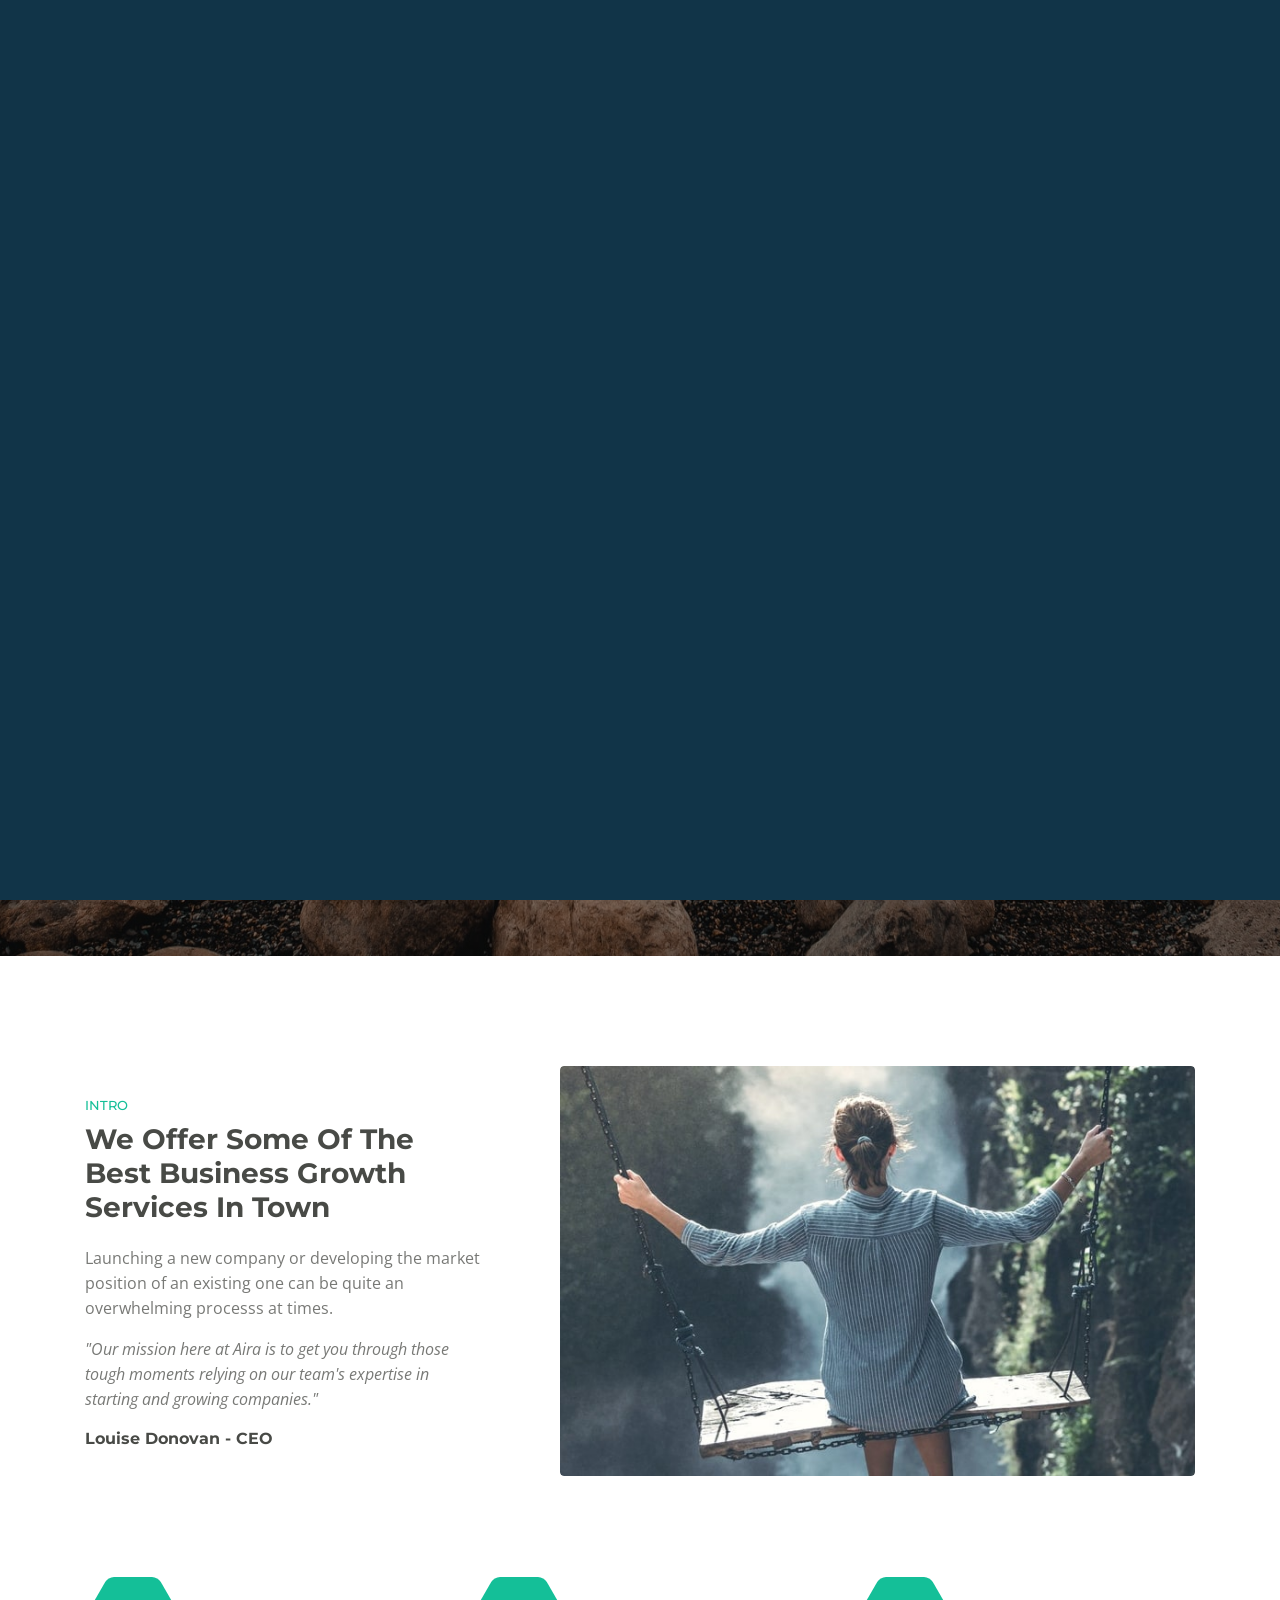
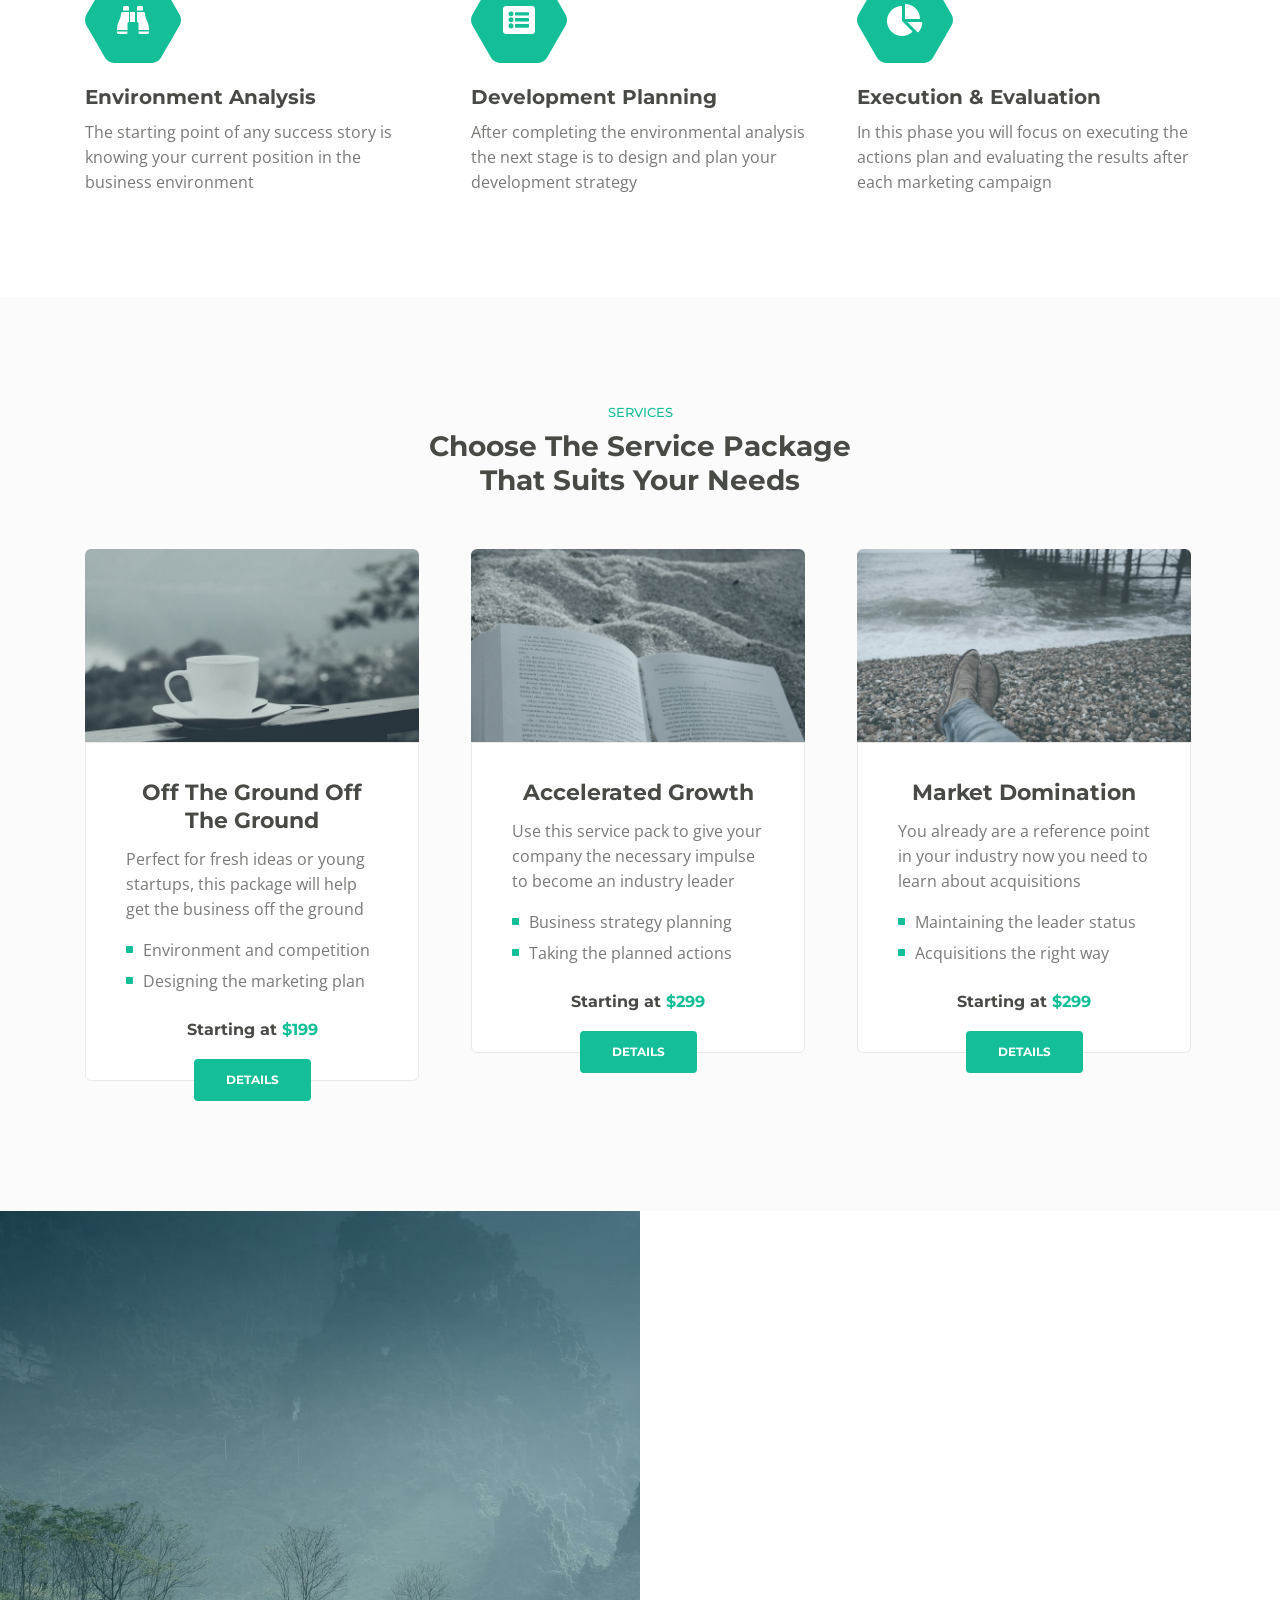
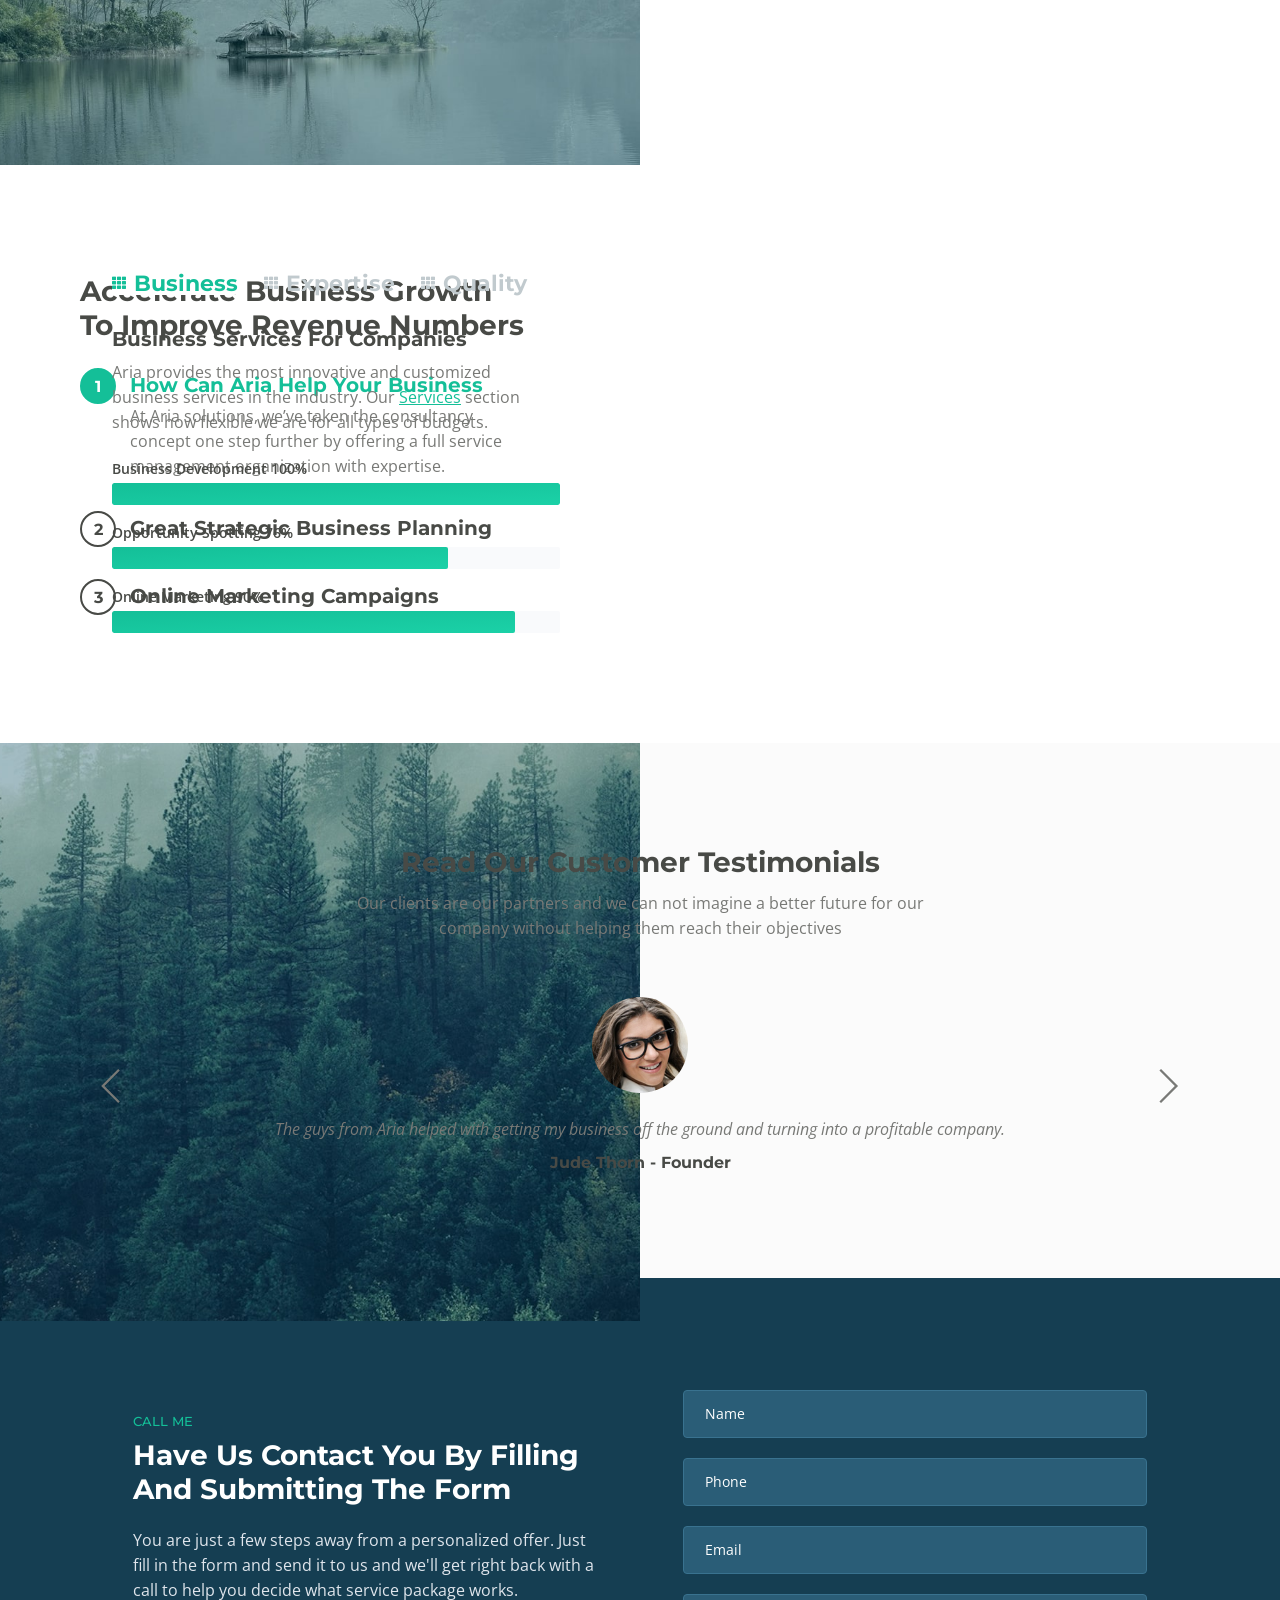
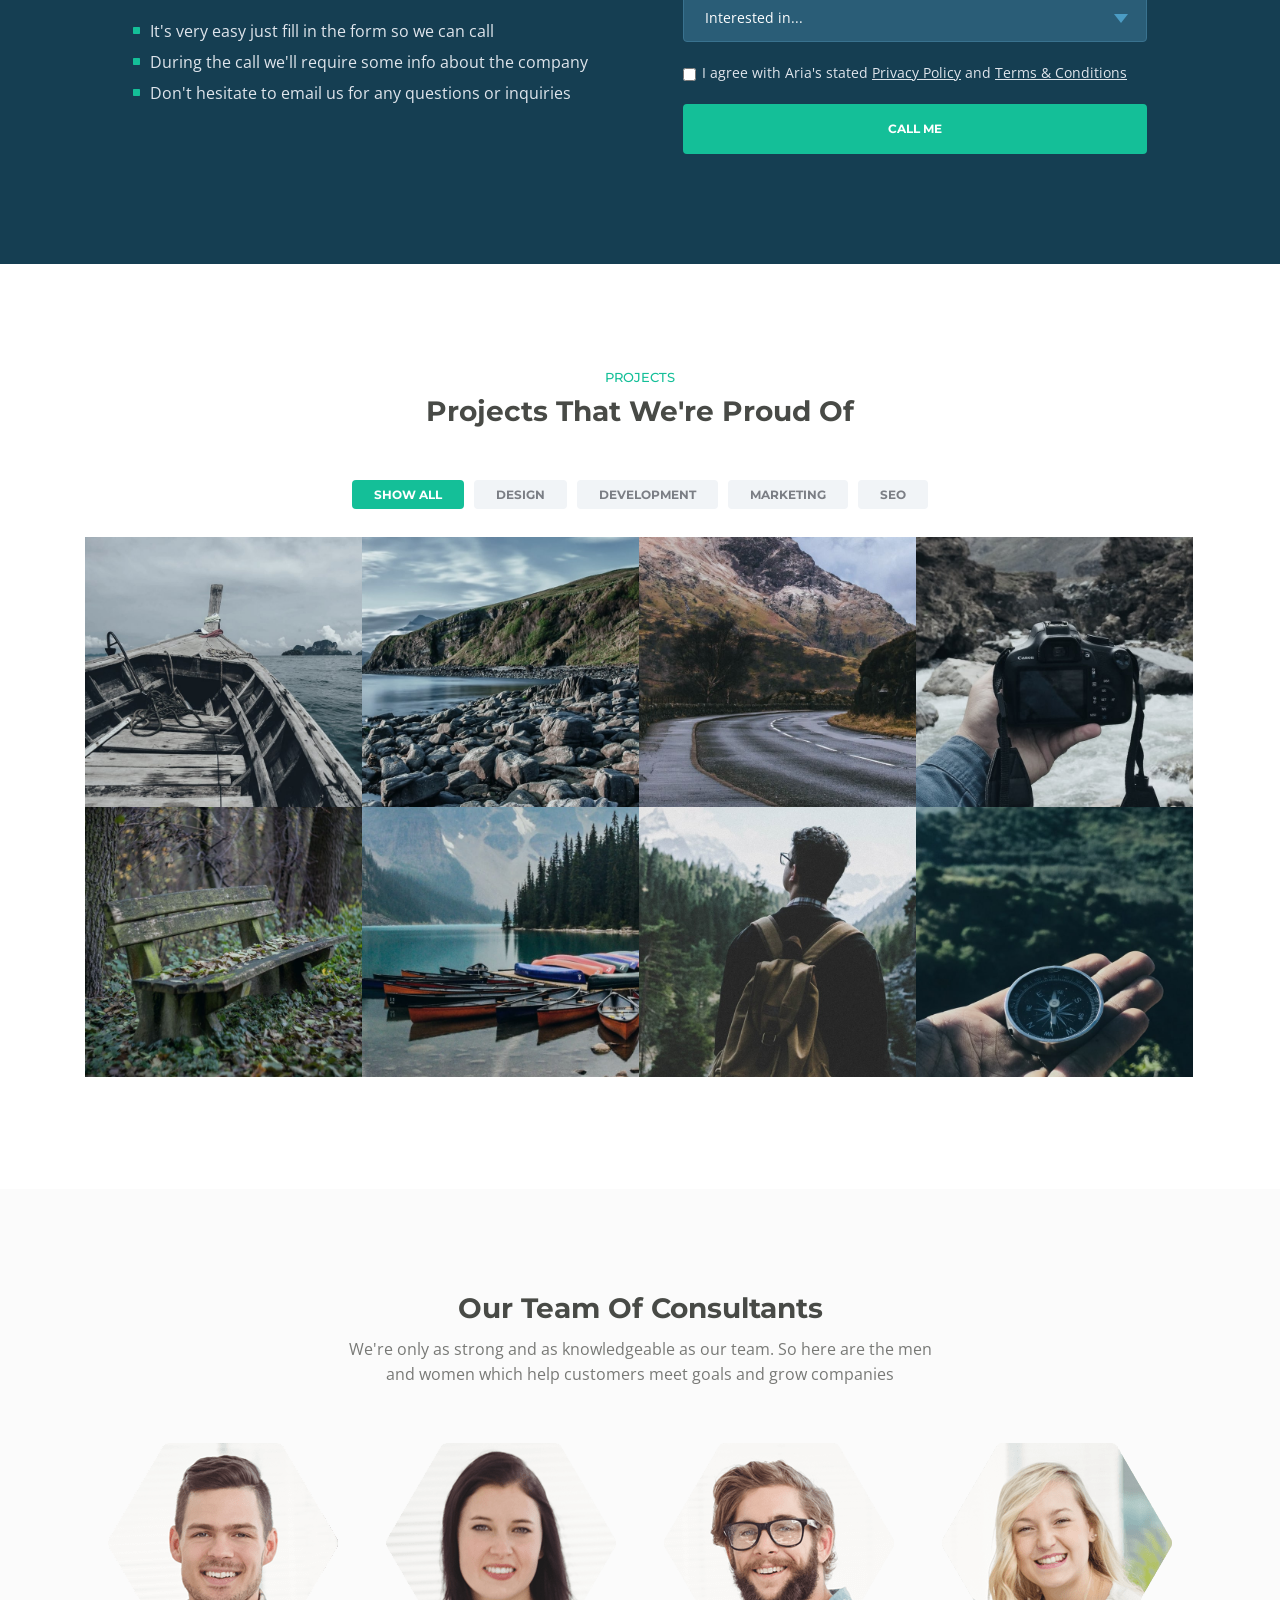
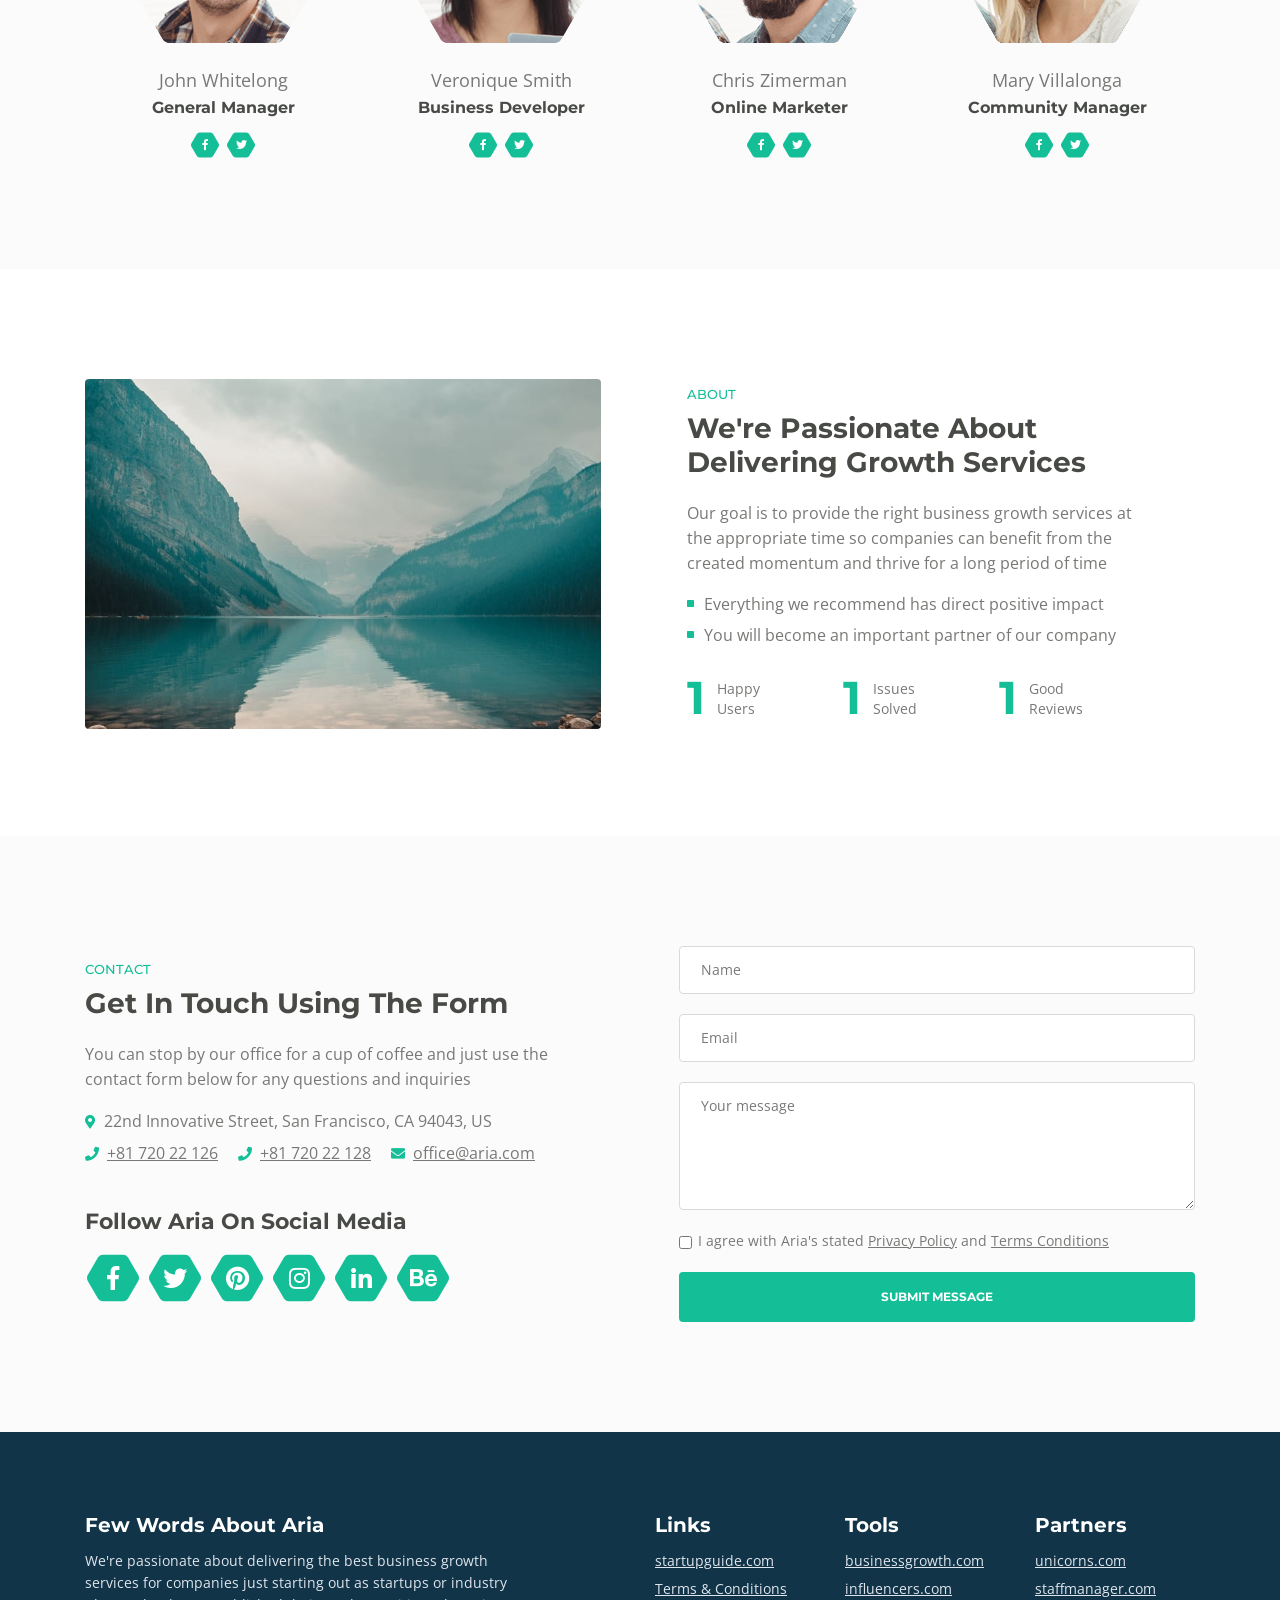
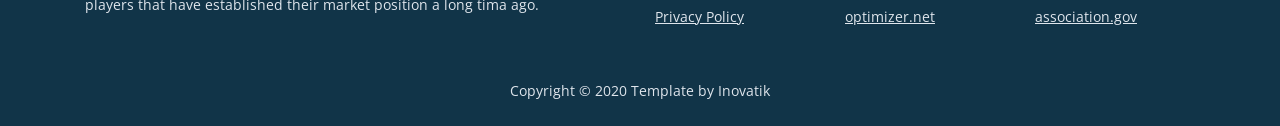
==== templates/index.html @ faf77e01 "init commite テンプレート作成" ====
<!DOCTYPE html>
<html lang="en">
<head>
    <meta charset="utf-8">
    <meta name="viewport" content="width=device-width, initial-scale=1, shrink-to-fit=no">

    <!-- SEO Meta Tags -->
    <meta name="description" content="Aria is a business focused HTML landing page template built with Bootstrap to help you create lead generation websites for companies and their services.">
    <meta name="author" content="Inovatik">

    <!-- OG Meta Tags to improve the way the post looks when you share the page on LinkedIn, Facebook, Google+ -->
    <meta property="og:site_name" content=""/> <!-- website name -->
    <meta property="og:site" content=""/> <!-- website link -->
    <meta property="og:title" content=""/> <!-- title shown in the actual shared post -->
    <meta property="og:description" content=""/> <!-- description shown in the actual shared post -->
    <meta property="og:image" content=""/> <!-- image link, make sure it's jpg -->
    <meta property="og:url" content=""/> <!-- where do you want your post to link to -->
    <meta property="og:type" content="article"/>

    <!-- Website Title -->
    <title>{{.title}}</title>

    <!-- Styles -->
    <link href="https://fonts.googleapis.com/css?family=Montserrat:500,700&display=swap&subset=latin-ext" rel="stylesheet">
    <link href="https://fonts.googleapis.com/css?family=Open+Sans:400,400i,600&display=swap&subset=latin-ext" rel="stylesheet">
    <link href="../assets/css/bootstrap.css" rel="stylesheet">
    <link href="../assets/css/fontawesome-all.css" rel="stylesheet">
    <link href="../assets/css/swiper.css" rel="stylesheet">
    <link href="../assets/css/magnific-popup.css" rel="stylesheet">
    <link href="../assets/css/styles.css" rel="stylesheet">
    <style type="text/css" media="screen">
    </style>

    <!-- Favicon  -->
    <link rel="icon" href="../assets/images/favicon.png">
    <link rel="icon" href="../assets/images/favicon.png">
</head>
<body data-spy="scroll" data-target=".fixed-top">

<!-- Preloader -->
<div class="spinner-wrapper">
    <div class="spinner">
        <div class="bounce1"></div>
        <div class="bounce2"></div>
        <div class="bounce3"></div>
    </div>
</div>
<!-- end of preloader -->


<!-- Navbar -->
<nav class="navbar navbar-expand-md navbar-dark navbar-custom fixed-top">
    <!-- Text Logo - Use this if you don't have a graphic logo -->
    <!-- <a class="navbar-brand logo-text page-scroll" href="index.html">Aria</a> -->

    <!-- Image Logo -->
    <a class="navbar-brand logo-image" href="index.html"><img src="../assets/images/logo.svg" alt="alternative"></a>

    <!-- Mobile Menu Toggle Button -->
    <button class="navbar-toggler" type="button" data-toggle="collapse" data-target="#navbarsExampleDefault"
            aria-controls="navbarsExampleDefault" aria-expanded="false" aria-label="Toggle navigation">
        <span class="navbar-toggler-awesome fas fa-bars"></span>
        <span class="navbar-toggler-awesome fas fa-times"></span>
    </button>
    <!-- end of mobile menu toggle button -->

    <div class="collapse navbar-collapse" id="navbarsExampleDefault">
        <ul class="navbar-nav ml-auto">
            <li class="nav-item">
                <a class="nav-link page-scroll" href="#header">HOME <span class="sr-only">(current)</span></a>
            </li>
            <li class="nav-item">
                <a class="nav-link page-scroll" href="#intro">INTRO</a>
            </li>
            <li class="nav-item">
                <a class="nav-link page-scroll" href="#services">SERVICES</a>
            </li>
            <li class="nav-item">
                <a class="nav-link page-scroll" href="#callMe">CALL ME</a>
            </li>
            <li class="nav-item">
                <a class="nav-link page-scroll" href="#projects">PROJECTS</a>
            </li>

            <!-- Dropdown Menu -->
            <li class="nav-item dropdown">
                <a class="nav-link dropdown-toggle page-scroll" href="#about" id="navbarDropdown" role="button" aria-haspopup="true" aria-expanded="false">ABOUT</a>
                <div class="dropdown-menu" aria-labelledby="navbarDropdown">
                    <a class="dropdown-item" href="terms-conditions.html"><span
                                class="item-text">TERMS CONDITIONS</span></a>
                    <div class="dropdown-items-divide-hr"></div>
                    <a class="dropdown-item" href="privacy-policy.html"><span
                                class="item-text">PRIVACY POLICY</span></a>
                </div>
            </li>
            <!-- end of dropdown menu -->

            <li class="nav-item">
                <a class="nav-link page-scroll" href="#contact">CONTACT</a>
            </li>
        </ul>
        <span class="nav-item social-icons">
                <span class="fa-stack">
                    <a href="#your-link">
                        <span class="hexagon"></span>
                        <i class="fab fa-facebook-f fa-stack-1x"></i>
                    </a>
                </span>
                <span class="fa-stack">
                    <a href="#your-link">
                        <span class="hexagon"></span>
                        <i class="fab fa-twitter fa-stack-1x"></i>
                    </a>
                </span>
            </span>
    </div>
</nav> <!-- end of navbar -->
<!-- end of navbar -->


<!-- Header -->
<header id="header" class="header">
    <div class="header-content">
        <div class="container">
            <div class="row">
                <div class="col-lg-12">
                    <div class="text-container">
                        <h1>BUSINESS <span id="js-rotating">TEMPLATE, SERVICES, SOLUTIONS</span></h1>
                        <p class="p-heading p-large">Aria is a top consultancy company specializing in business growth
                            using online marketing and conversion optimization tactics</p>
                        <a class="btn-solid-lg page-scroll" href="#intro">DISCOVER</a>
                    </div>
                </div> <!-- end of col -->
            </div> <!-- end of row -->
        </div> <!-- end of container -->
    </div> <!-- end of header-content -->
</header> <!-- end of header -->
<!-- end of header -->


<!-- Intro -->
<div id="intro" class="basic-1">
    <div class="container">
        <div class="row">
            <div class="col-lg-5">
                <div class="text-container">
                    <div class="section-title">INTRO</div>
                    <h2>We Offer Some Of The Best Business Growth Services In Town</h2>
                    <p>Launching a new company or developing the market position of an existing one can be quite an
                        overwhelming processs at times.</p>
                    <p class="testimonial-text">"Our mission here at Aira is to get you through those tough moments
                        relying on our team's expertise in starting and growing companies."</p>
                    <div class="testimonial-author">Louise Donovan - CEO</div>
                </div> <!-- end of text-container -->
            </div> <!-- end of col -->
            <div class="col-lg-7">
                <div class="image-container">
                    <img class="img-fluid" src="../assets/images/intro-office.jpg" alt="alternative">
                </div> <!-- end of image-container -->
            </div> <!-- end of col -->
        </div> <!-- end of row -->
    </div> <!-- end of container -->
</div> <!-- end of basic-1 -->
<!-- end of intro -->


<!-- Description -->
<div class="cards-1">
    <div class="container">
        <div class="row">
            <div class="col-lg-12">

                <!-- Card -->
                <div class="card">
                    <span class="fa-stack">
                        <span class="hexagon"></span>
                        <i class="fas fa-binoculars fa-stack-1x"></i>
                    </span>
                    <div class="card-body">
                        <h4 class="card-title">Environment Analysis</h4>
                        <p>The starting point of any success story is knowing your current position in the business
                            environment</p>
                    </div>
                </div>
                <!-- end of card -->

                <!-- Card -->
                <div class="card">
                    <span class="fa-stack">
                        <span class="hexagon"></span>
                        <i class="fas fa-list-alt fa-stack-1x"></i>
                    </span>
                    <div class="card-body">
                        <h4 class="card-title">Development Planning</h4>
                        <p>After completing the environmental analysis the next stage is to design and plan your
                            development strategy</p>
                    </div>
                </div>
                <!-- end of card -->

                <!-- Card -->
                <div class="card">
                    <span class="fa-stack">
                        <span class="hexagon"></span>
                        <i class="fas fa-chart-pie fa-stack-1x"></i>
                    </span>
                    <div class="card-body">
                        <h4 class="card-title">Execution & Evaluation</h4>
                        <p>In this phase you will focus on executing the actions plan and evaluating the results after
                            each marketing campaign</p>
                    </div>
                </div>
                <!-- end of card -->

            </div> <!-- end of col -->
        </div> <!-- end of row -->
    </div> <!-- end of container -->
</div> <!-- end of cards-1 -->
<!-- end of description -->


<!-- Services -->
<div id="services" class="cards-2">
    <div class="container">
        <div class="row">
            <div class="col-lg-12">
                <div class="section-title">SERVICES</div>
                <h2>Choose The Service Package<br> That Suits Your Needs</h2>
            </div> <!-- end of col -->
        </div> <!-- end of row -->
        <div class="row">
            <div class="col-lg-12">

                <!-- Card -->
                <div class="card">
                    <div class="card-image">
                        <img class="img-fluid" src="../assets/images/services-1.jpg" alt="alternative">
                    </div>
                    <div class="card-body">
                        <h3 class="card-title">Off The Ground Off The Ground</h3>
                        <p>Perfect for fresh ideas or young startups, this package will help get the business off the
                            ground</p>
                        <ul class="list-unstyled li-space-lg">
                            <li class="media">
                                <i class="fas fa-square"></i>
                                <div class="media-body">Environment and competition</div>
                            </li>
                            <li class="media">
                                <i class="fas fa-square"></i>
                                <div class="media-body">Designing the marketing plan</div>
                            </li>
                        </ul>
                        <p class="price">Starting at <span>$199</span></p>
                    </div>
                    <div class="button-container">
                        <a class="btn-solid-reg page-scroll" href="#callMe">DETAILS</a>
                    </div> <!-- end of button-container -->
                </div>
                <!-- end of card -->

                <!-- Card -->
                <div class="card">
                    <div class="card-image">
                        <img class="img-fluid" src="../assets/images/services-2.jpg" alt="alternative">
                    </div>
                    <div class="card-body">
                        <h3 class="card-title">Accelerated Growth</h3>
                        <p>Use this service pack to give your company the necessary impulse to become an industry
                            leader</p>
                        <ul class="list-unstyled li-space-lg">
                            <li class="media">
                                <i class="fas fa-square"></i>
                                <div class="media-body">Business strategy planning</div>
                            </li>
                            <li class="media">
                                <i class="fas fa-square"></i>
                                <div class="media-body">Taking the planned actions</div>
                            </li>
                        </ul>
                        <p class="price">Starting at <span>$299</span></p>
                    </div>
                    <div class="button-container">
                        <a class="btn-solid-reg page-scroll" href="#callMe">DETAILS</a>
                    </div> <!-- end of button-container -->
                </div>
                <!-- end of card -->

                <!-- Card -->
                <div class="card">
                    <div class="card-image">
                        <img class="img-fluid" src="../assets/images/services-3.jpg" alt="alternative">
                    </div>
                    <div class="card-body">
                        <h3 class="card-title">Market Domination</h3>
                        <p>You already are a reference point in your industry now you need to learn about
                            acquisitions</p>
                        <ul class="list-unstyled li-space-lg">
                            <li class="media">
                                <i class="fas fa-square"></i>
                                <div class="media-body">Maintaining the leader status</div>
                            </li>
                            <li class="media">
                                <i class="fas fa-square"></i>
                                <div class="media-body">Acquisitions the right way</div>
                            </li>
                        </ul>
                        <p class="price">Starting at <span>$299</span></p>
                    </div>
                    <div class="button-container">
                        <a class="btn-solid-reg page-scroll" href="#callMe">DETAILS</a>
                    </div> <!-- end of button-container -->
                </div>
                <!-- end of card -->

            </div> <!-- end of col -->
        </div> <!-- end of row -->
    </div> <!-- end of container -->
</div> <!-- end of cards-2 -->
<!-- end of services -->


<!-- Details 1 -->
<div id="details" class="accordion">
    <div class="area-1">
    </div><!-- end of area-1 on same line and no space between comments to eliminate margin white space -->
    <div class="area-2">

        <!-- Accordion -->
        <div class="accordion-container" id="accordionOne">
            <h2>Accelerate Business Growth To Improve Revenue Numbers</h2>
            <div class="item">
                <div id="headingOne">
                        <span data-toggle="collapse" data-target="#collapseOne" aria-expanded="true"
                              aria-controls="collapseOne" role="button">
                            <span class="circle-numbering">1</span><span class="accordion-title">How Can Aria Help Your Business</span>
                        </span>
                </div>
                <div id="collapseOne" class="collapse show" aria-labelledby="headingOne" data-parent="#accordionOne">
                    <div class="accordion-body">
                        At Aria solutions, we’ve taken the consultancy concept one step further by offering a full
                        service management organization with expertise.
                    </div>
                </div>
            </div> <!-- end of item -->

            <div class="item">
                <div id="headingTwo">
                    <span class="collapsed" data-toggle="collapse" data-target="#collapseTwo" aria-expanded="false"
                          aria-controls="collapseTwo" role="button">
                        <span class="circle-numbering">2</span><span class="accordion-title">Great Strategic Business Planning</span>
                    </span>
                </div>
                <div id="collapseTwo" class="collapse" aria-labelledby="headingTwo" data-parent="#accordionOne">
                    <div class="accordion-body">
                        Aria partners with businesses to business growth and development ideas including environment
                        analysis, plan execution and evaluation.
                    </div>
                </div>
            </div> <!-- end of item -->

            <div class="item">
                <div id="headingThree">
                    <span class="collapsed" data-toggle="collapse" data-target="#collapseThree"
                          aria-expanded="false" aria-controls="collapseThree" role="button">
                        <span class="circle-numbering">3</span><span class="accordion-title">Online Marketing Campaigns</span>
                    </span>
                </div>
                <div id="collapseThree" class="collapse" aria-labelledby="headingThree" data-parent="#accordionOne">
                    <div class="accordion-body">
                        An awesome online marketing plan won't save your bad product but paired with a good product, the
                        sky is the limit for what can be achieved.
                    </div>
                </div>
            </div> <!-- end of item -->
        </div> <!-- end of accordion-container -->
        <!-- end of accordion -->

    </div> <!-- end of area-2 -->
</div> <!-- end of accordion -->
<!-- end of details 1 -->


<!-- Details 2 -->
<div class="tabs">
    <div class="area-1">
        <div class="tabs-container">

            <!-- Tabs Links -->
            <ul class="nav nav-tabs" id="ariaTabs" role="tablist">
                <li class="nav-item">
                    <a class="nav-link active" id="nav-tab-1" data-toggle="tab" href="#tab-1" role="tab"
                       aria-controls="tab-1" aria-selected="true"><i class="fas fa-th"></i> Business</a>
                </li>
                <li class="nav-item">
                    <a class="nav-link" id="nav-tab-2" data-toggle="tab" href="#tab-2" role="tab" aria-controls="tab-2"
                       aria-selected="false"><i class="fas fa-th"></i> Expertise</a>
                </li>
                <li class="nav-item">
                    <a class="nav-link" id="nav-tab-3" data-toggle="tab" href="#tab-3" role="tab" aria-controls="tab-3"
                       aria-selected="false"><i class="fas fa-th"></i> Quality</a>
                </li>
            </ul>
            <!-- end of tabs links -->

            <!-- Tabs Content -->
            <div class="tab-content" id="ariaTabsContent">

                <!-- Tab -->
                <div class="tab-pane fade show active" id="tab-1" role="tabpanel" aria-labelledby="tab-1">
                    <h4>Business Services For Companies</h4>
                    <p>Aria provides the most innovative and customized business services in the industry. Our
                        <a class="green page-scroll" href="#services">Services</a> section shows how flexible we
                        are for all types of budgets.</p>
                    <!-- Progress Bars -->
                    <div class="progress-container">
                        <div class="title">Business Development 100%</div>
                        <div class="progress">
                            <div class="progress-bar first" role="progressbar" aria-valuenow="0" aria-valuemin="0"
                                 aria-valuemax="100"></div>
                        </div>
                        <div class="title">Opportunity Spotting 76%</div>
                        <div class="progress">
                            <div class="progress-bar second" role="progressbar" aria-valuenow="75" aria-valuemin="0"
                                 aria-valuemax="100"></div>
                        </div>
                        <div class="title">Online Marketing 90%</div>
                        <div class="progress">
                            <div class="progress-bar third" role="progressbar" aria-valuenow="90" aria-valuemin="0"
                                 aria-valuemax="100"></div>
                        </div>
                    </div> <!-- end of progress-container -->
                    <!-- end of progress bars -->

                </div> <!-- end of tab-pane -->
                <!-- end of tab -->

                <!-- Tab -->
                <div class="tab-pane fade" id="tab-2" role="tabpanel" aria-labelledby="tab-2">
                    <ul class="list-unstyled li-space-lg first">
                        <li class="media">
                            <div class="media-bullet">1</div>
                            <div class="media-body"><strong>High quality</strong> is on top of our list when it comes to
                                the way we deliver the services
                            </div>
                        </li>
                        <li class="media">
                            <div class="media-bullet">2</div>
                            <div class="media-body"><strong>Maximum impact</strong> is what we look for in our actions
                            </div>
                        </li>
                        <li class="media">
                            <div class="media-bullet">3</div>
                            <div class="media-body"><strong>Quality standards</strong> are important but meant to be
                                exceeded
                            </div>
                        </li>
                    </ul>
                    <ul class="list-unstyled li-space-lg last">
                        <li class="media">
                            <div class="media-bullet">4</div>
                            <div class="media-body"><strong>We're always looking</strong> for industry leaders to help
                                them win their market position
                            </div>
                        </li>
                        <li class="media">
                            <div class="media-bullet">5</div>
                            <div class="media-body"><strong>Evaluation</strong> is a key aspect of this business and
                                important
                            </div>
                        </li>
                        <li class="media">
                            <div class="media-bullet">6</div>
                            <div class="media-body"><strong>Ethic</strong> procedures ar alwasy at the base of
                                everything we do
                            </div>
                        </li>
                    </ul>
                </div> <!-- end of tab-pane -->
                <!-- end of tab -->

                <!-- Tab -->
                <div class="tab-pane fade" id="tab-3" role="tabpanel" aria-labelledby="tab-3">
                    <p><strong>We strive to achieve</strong> 100% customer satisfaction for both types of customers:
                        hiring companies and job seekers. Types of customers: <a class="green" href="#your-link">with
                            huge potential</a></p>
                    <p><strong>Our goal is to help</strong> your company achieve its full potential and establish long
                        term stability for <a class="green" href="#your-link">the stakeholders</a></p>
                    <ul class="list-unstyled li-space-lg">
                        <li class="media">
                            <i class="fas fa-square"></i>
                            <div class="media-body">It's easy to get a quotation, just call our office anytime</div>
                        </li>
                        <li class="media">
                            <i class="fas fa-square"></i>
                            <div class="media-body">We'll get back to you with an initial estimate soon</div>
                        </li>
                        <li class="media">
                            <i class="fas fa-square"></i>
                            <div class="media-body">Get ready to see results even after only 30 days</div>
                        </li>
                        <li class="media">
                            <i class="fas fa-square"></i>
                            <div class="media-body">Ask for a quote and start improving your business</div>
                        </li>
                        <li class="media">
                            <i class="fas fa-square"></i>
                            <div class="media-body">Just fill out the form and we'll call you right away</div>
                        </li>
                    </ul>
                </div> <!-- end of tab-pane -->
                <!-- end of tab -->

            </div> <!-- end of tab-content -->
            <!-- end of tabs content -->

        </div> <!-- end of tabs-container -->
    </div><!-- end of area-1 on same line and no space between comments to eliminate margin white space -->
    <div class="area-2"></div> <!-- end of area-2 -->
</div> <!-- end of tabs -->
<!-- end of details 2 -->


<!-- Testimonials -->
<div class="slider">
    <div class="container">
        <div class="row">
            <div class="col-lg-12">
                <h2>Read Our Customer Testimonials</h2>
                <p class="p-heading">Our clients are our partners and we can not imagine a better future for our company
                    without helping them reach their objectives</p>
            </div> <!-- end of col -->
        </div> <!-- end of row -->
        <div class="row">
            <div class="col-lg-12">

                <!-- Card Slider -->
                <div class="slider-container">
                    <div class="swiper-container card-slider">
                        <div class="swiper-wrapper">

                            <!-- Slide -->
                            <div class="swiper-slide">
                                <div class="card">
                                    <img class="card-image" src="../assets/images/testimonial-1.jpg" alt="alternative">
                                    <div class="card-body">
                                        <div class="testimonial-text">The guys from Aria helped with getting my business
                                            off the ground and turning into a profitable company.
                                        </div>
                                        <div class="testimonial-author">Jude Thorn - Founder</div>
                                    </div>
                                </div>
                            </div> <!-- end of swiper-slide -->
                            <!-- end of slide -->

                            <!-- Slide -->
                            <div class="swiper-slide">
                                <div class="card">
                                    <img class="card-image" src="../assets/images/testimonial-2.jpg" alt="alternative">
                                    <div class="card-body">
                                        <div class="testimonial-text">I purchased the Growth Accelerator service pack a
                                            few years ago and I renewed the contract each year.
                                        </div>
                                        <div class="testimonial-author">Marsha Singer - Marketer</div>
                                    </div>
                                </div>
                            </div> <!-- end of swiper-slide -->
                            <!-- end of slide -->

                            <!-- Slide -->
                            <div class="swiper-slide">
                                <div class="card">
                                    <img class="card-image" src="../assets/images/testimonial-3.jpg" alt="alternative">
                                    <div class="card-body">
                                        <div class="testimonial-text">Aria's CEO personally attends client meetings and
                                            gives his feedback on business growth strategies.
                                        </div>
                                        <div class="testimonial-author">Roy Smith - Developer</div>
                                    </div>
                                </div>
                            </div> <!-- end of swiper-slide -->
                            <!-- end of slide -->

                            <!-- Slide -->
                            <div class="swiper-slide">
                                <div class="card">
                                    <img class="card-image" src="../assets/images/testimonial-4.jpg" alt="alternative">
                                    <div class="card-body">
                                        <div class="testimonial-text">At the beginning I thought the prices are a little
                                            high for what they offer but they over deliver each and every time.
                                        </div>
                                        <div class="testimonial-author">Ronald Spice - Owner</div>
                                    </div>
                                </div>
                            </div> <!-- end of swiper-slide -->
                            <!-- end of slide -->

                            <!-- Slide -->
                            <div class="swiper-slide">
                                <div class="card">
                                    <img class="card-image" src="../assets/images/testimonial-5.jpg" alt="alternative">
                                    <div class="card-body">
                                        <div class="testimonial-text">I recommend Aria to every business owner or growth
                                            leader that wants to take his company to the next level.
                                        </div>
                                        <div class="testimonial-author">Lindsay Rune - Manager</div>
                                    </div>
                                </div>
                            </div> <!-- end of swiper-slide -->
                            <!-- end of slide -->

                            <!-- Slide -->
                            <div class="swiper-slide">
                                <div class="card">
                                    <img class="card-image" src="../assets/images/testimonial-6.jpg" alt="alternative">
                                    <div class="card-body">
                                        <div class="testimonial-text">My goals for using Aria's services seemed high
                                            when I first set them but they've met them with no problems.
                                        </div>
                                        <div class="testimonial-author">Ann Black - Consultant</div>
                                    </div>
                                </div>
                            </div> <!-- end of swiper-slide -->
                            <!-- end of slide -->

                        </div> <!-- end of swiper-wrapper -->

                        <!-- Add Arrows -->
                        <div class="swiper-button-next"></div>
                        <div class="swiper-button-prev"></div>
                        <!-- end of add arrows -->

                    </div> <!-- end of swiper-container -->
                </div> <!-- end of sliedr-container -->
                <!-- end of card slider -->

            </div> <!-- end of col -->
        </div> <!-- end of row -->
    </div> <!-- end of container -->
</div> <!-- end of slider -->
<!-- end of testimonials -->


<!-- Call Me -->
<div id="callMe" class="form-1">
    <div class="container">
        <div class="row">
            <div class="col-lg-6">
                <div class="text-container">
                    <div class="section-title">CALL ME</div>
                    <h2 class="white">Have Us Contact You By Filling And Submitting The Form</h2>
                    <p class="white">You are just a few steps away from a personalized offer. Just fill in the form and
                        send it to us and we'll get right back with a call to help you decide what service package
                        works.</p>
                    <ul class="list-unstyled li-space-lg white">
                        <li class="media">
                            <i class="fas fa-square"></i>
                            <div class="media-body">It's very easy just fill in the form so we can call</div>
                        </li>
                        <li class="media">
                            <i class="fas fa-square"></i>
                            <div class="media-body">During the call we'll require some info about the company</div>
                        </li>
                        <li class="media">
                            <i class="fas fa-square"></i>
                            <div class="media-body">Don't hesitate to email us for any questions or inquiries</div>
                        </li>
                    </ul>
                </div>
            </div> <!-- end of col -->
            <div class="col-lg-6">

                <!-- Call Me Form -->
                <form id="callMeForm" data-toggle="validator" data-focus="false">
                    <div class="form-group">
                        <input type="text" class="form-control-input" id="lname" name="lname" required>
                        <label class="label-control" for="lname">Name</label>
                        <div class="help-block with-errors"></div>
                    </div>
                    <div class="form-group">
                        <input type="text" class="form-control-input" id="lphone" name="lphone" required>
                        <label class="label-control" for="lphone">Phone</label>
                        <div class="help-block with-errors"></div>
                    </div>
                    <div class="form-group">
                        <input type="email" class="form-control-input" id="lemail" name="lemail" required>
                        <label class="label-control" for="lemail">Email</label>
                        <div class="help-block with-errors"></div>
                    </div>
                    <div class="form-group">
                        <select class="form-control-select" id="lselect" required>
                            <option class="select-option" value="" disabled selected>Interested in...</option>
                            <option class="select-option" value="Off The Ground">Off The Ground</option>
                            <option class="select-option" value="Accelerated Growth">Accelerated Growth</option>
                            <option class="select-option" value="Market Domination">Market Domination</option>
                        </select>
                        <div class="help-block with-errors"></div>
                    </div>
                    <div class="form-group checkbox white">
                        <input type="checkbox" id="lterms" value="Agreed-to-Terms" name="lterms" required>I agree with
                        Aria's stated <a class="white" href="privacy-policy.html">Privacy Policy</a> and
                        <a class="white" href="terms-conditions.html">Terms & Conditions</a>
                        <div class="help-block with-errors"></div>
                    </div>
                    <div class="form-group">
                        <button type="submit" class="form-control-submit-button">CALL ME</button>
                    </div>
                    <div class="form-message">
                        <div id="lmsgSubmit" class="h3 text-center hidden"></div>
                    </div>
                </form>
                <!-- end of call me form -->

            </div> <!-- end of col -->
        </div> <!-- end of row -->
    </div> <!-- end of container -->
</div> <!-- end of form-1 -->
<!-- end of call me -->


<!-- Projects -->
<div id="projects" class="filter">
    <div class="container">
        <div class="row">
            <div class="col-lg-12">
                <div class="section-title">PROJECTS</div>
                <h2>Projects That We're Proud Of</h2>
            </div> <!-- end of col -->
        </div> <!-- end of row -->
        <div class="row">
            <div class="col-lg-12">
                <!-- Filter -->
                <div class="button-group filters-button-group">
                    <a class="button is-checked" data-filter="*"><span>SHOW ALL</span></a>
                    <a class="button" data-filter=".design"><span>DESIGN</span></a>
                    <a class="button" data-filter=".development"><span>DEVELOPMENT</span></a>
                    <a class="button" data-filter=".marketing"><span>MARKETING</span></a>
                    <a class="button" data-filter=".seo"><span>SEO</span></a>
                </div> <!-- end of button group -->
                <div class="grid">
                    <div class="element-item development">
                        <a class="popup-with-move-anim" href="#project-1">
                            <div class="element-item-overlay"><span>Online Banking</span></div>
                            <img src="../assets/images/project-1.jpg" alt="alternative"></a>
                    </div>
                    <div class="element-item development">
                        <a class="popup-with-move-anim" href="#project-2">
                            <div class="element-item-overlay"><span>Classic Industry</span></div>
                            <img src="../assets/images/project-2.jpg" alt="alternative"></a>
                    </div>
                    <div class="element-item design development marketing">
                        <a class="popup-with-move-anim" href="#project-3">
                            <div class="element-item-overlay"><span>BoomBap Audio</span></div>
                            <img src="../assets/images/project-3.jpg" alt="alternative"></a>
                    </div>
                    <div class="element-item design development marketing">
                        <a class="popup-with-move-anim" href="#project-4">
                            <div class="element-item-overlay"><span>Van Moose</span></div>
                            <img src="../assets/images/project-4.jpg" alt="alternative"></a>
                    </div>
                    <div class="element-item design development marketing seo">
                        <a class="popup-with-move-anim" href="#project-5">
                            <div class="element-item-overlay"><span>Joy Moments</span></div>
                            <img src="../assets/images/project-5.jpg" alt="alternative"></a>
                    </div>
                    <div class="element-item design marketing seo">
                        <a class="popup-with-move-anim" href="#project-6">
                            <div class="element-item-overlay"><span>Spark Events</span></div>
                            <img src="../assets/images/project-6.jpg" alt="alternative"></a>
                    </div>
                    <div class="element-item design marketing">
                        <a class="popup-with-move-anim" href="#project-7">
                            <div class="element-item-overlay"><span>Casual Wear</span></div>
                            <img src="../assets/images/project-7.jpg" alt="alternative"></a>
                    </div>
                    <div class="element-item design marketing">
                        <a class="popup-with-move-anim" href="#project-8">
                            <div class="element-item-overlay"><span>Zazoo Apps</span></div>
                            <img src="../assets/images/project-8.jpg" alt="alternative"></a>
                    </div>
                </div> <!-- end of grid -->
                <!-- end of filter -->

            </div> <!-- end of col -->
        </div> <!-- end of row -->
    </div> <!-- end of container -->
</div> <!-- end of filter -->
<!-- end of projects -->


<!-- Project Lightboxes -->
<!-- Lightbox -->
<div id="project-1" class="lightbox-basic zoom-anim-dialog mfp-hide">
    <div class="row">
        <button title="Close (Esc)" type="button" class="mfp-close x-button">×</button>
        <div class="col-lg-8">
            <img class="img-fluid" src="../assets/images/project-1.jpg" alt="alternative">
        </div> <!-- end of col -->
        <div class="col-lg-4">
            <h3>Online Banking</h3>
            <hr class="line-heading">
            <h6>Strategy Development</h6>
            <p>Need a solid foundation for your business growth plans? Aria will help you manage sales and meet your
                current needs</p>
            <p>By offering the best professional services and quality products in the market. Don't hesitate and get in
                touch with us.</p>
            <div class="testimonial-container">
                <p class="testimonial-text">Need a solid foundation for your business growth plans? Aria will help you
                    manage sales and meet your current requirements.</p>
                <p class="testimonial-author">General Manager</p>
            </div>
            <a class="btn-solid-reg" href="#your-link">DETAILS</a> <a class="btn-outline-reg mfp-close as-button"
                                                                      href="#projects">BACK</a>
        </div> <!-- end of col -->
    </div> <!-- end of row -->
</div> <!-- end of lightbox-basic -->
<!-- end of lightbox -->

<!-- Lightbox -->
<div id="project-2" class="lightbox-basic zoom-anim-dialog mfp-hide">
    <div class="row">
        <button title="Close (Esc)" type="button" class="mfp-close x-button">×</button>
        <div class="col-lg-8">
            <img class="img-fluid" src="../assets/images/project-2.jpg" alt="alternative">
        </div> <!-- end of col -->
        <div class="col-lg-4">
            <h3>Classic Industry</h3>
            <hr class="line-heading">
            <h6>Strategy Development</h6>
            <p>Need a solid foundation for your business growth plans? Aria will help you manage sales and meet your
                current needs</p>
            <p>By offering the best professional services and quality products in the market. Don't hesitate and get in
                touch with us.</p>
            <div class="testimonial-container">
                <p class="testimonial-text">Need a solid foundation for your business growth plans? Aria will help you
                    manage sales and meet your current requirements.</p>
                <p class="testimonial-author">General Manager</p>
            </div>
            <a class="btn-solid-reg" href="#your-link">DETAILS</a> <a class="btn-outline-reg mfp-close as-button"
                                                                      href="#projects">BACK</a>
        </div> <!-- end of col -->
    </div> <!-- end of row -->
</div> <!-- end of lightbox-basic -->
<!-- end of lightbox -->

<!-- Lightbox -->
<div id="project-3" class="lightbox-basic zoom-anim-dialog mfp-hide">
    <div class="row">
        <button title="Close (Esc)" type="button" class="mfp-close x-button">×</button>
        <div class="col-lg-8">
            <img class="img-fluid" src="../assets/images/project-3.jpg" alt="alternative">
        </div> <!-- end of col -->
        <div class="col-lg-4">
            <h3>BoomBap Audio</h3>
            <hr class="line-heading">
            <h6>Strategy Development</h6>
            <p>Need a solid foundation for your business growth plans? Aria will help you manage sales and meet your
                current needs</p>
            <p>By offering the best professional services and quality products in the market. Don't hesitate and get in
                touch with us.</p>
            <div class="testimonial-container">
                <p class="testimonial-text">Need a solid foundation for your business growth plans? Aria will help you
                    manage sales and meet your current requirements.</p>
                <p class="testimonial-author">General Manager</p>
            </div>
            <a class="btn-solid-reg" href="#your-link">DETAILS</a> <a class="btn-outline-reg mfp-close as-button"
                                                                      href="#projects">BACK</a>
        </div> <!-- end of col -->
    </div> <!-- end of row -->
</div> <!-- end of lightbox-basic -->
<!-- end of lightbox -->

<!-- Lightbox -->
<div id="project-4" class="lightbox-basic zoom-anim-dialog mfp-hide">
    <div class="row">
        <button title="Close (Esc)" type="button" class="mfp-close x-button">×</button>
        <div class="col-lg-8">
            <img class="img-fluid" src="../assets/images/project-4.jpg" alt="alternative">
        </div> <!-- end of col -->
        <div class="col-lg-4">
            <h3>Van Moose</h3>
            <hr class="line-heading">
            <h6>Strategy Development</h6>
            <p>Need a solid foundation for your business growth plans? Aria will help you manage sales and meet your
                current needs</p>
            <p>By offering the best professional services and quality products in the market. Don't hesitate and get in
                touch with us.</p>
            <div class="testimonial-container">
                <p class="testimonial-text">Need a solid foundation for your business growth plans? Aria will help you
                    manage sales and meet your current requirements.</p>
                <p class="testimonial-author">General Manager</p>
            </div>
            <a class="btn-solid-reg" href="#your-link">DETAILS</a> <a class="btn-outline-reg mfp-close as-button"
                                                                      href="#projects">BACK</a>
        </div> <!-- end of col -->
    </div> <!-- end of row -->
</div> <!-- end of lightbox-basic -->
<!-- end of lightbox -->

<!-- Lightbox -->
<div id="project-5" class="lightbox-basic zoom-anim-dialog mfp-hide">
    <div class="row">
        <button title="Close (Esc)" type="button" class="mfp-close x-button">×</button>
        <div class="col-lg-8">
            <img class="img-fluid" src="../assets/images/project-5.jpg" alt="alternative">
        </div> <!-- end of col -->
        <div class="col-lg-4">
            <h3>Joy Moments</h3>
            <hr class="line-heading">
            <h6>Strategy Development</h6>
            <p>Need a solid foundation for your business growth plans? Aria will help you manage sales and meet your
                current needs</p>
            <p>By offering the best professional services and quality products in the market. Don't hesitate and get in
                touch with us.</p>
            <div class="testimonial-container">
                <p class="testimonial-text">Need a solid foundation for your business growth plans? Aria will help you
                    manage sales and meet your current requirements.</p>
                <p class="testimonial-author">General Manager</p>
            </div>
            <a class="btn-solid-reg" href="#your-link">DETAILS</a> <a class="btn-outline-reg mfp-close as-button"
                                                                      href="#projects">BACK</a>
        </div> <!-- end of col -->
    </div> <!-- end of row -->
</div> <!-- end of lightbox-basic -->
<!-- end of lightbox -->

<!-- Lightbox -->
<div id="project-6" class="lightbox-basic zoom-anim-dialog mfp-hide">
    <div class="row">
        <button title="Close (Esc)" type="button" class="mfp-close x-button">×</button>
        <div class="col-lg-8">
            <img class="img-fluid" src="../assets/images/project-6.jpg" alt="alternative">
        </div> <!-- end of col -->
        <div class="col-lg-4">
            <h3>Spark Events</h3>
            <hr class="line-heading">
            <h6>Strategy Development</h6>
            <p>Need a solid foundation for your business growth plans? Aria will help you manage sales and meet your
                current needs</p>
            <p>By offering the best professional services and quality products in the market. Don't hesitate and get in
                touch with us.</p>
            <div class="testimonial-container">
                <p class="testimonial-text">Need a solid foundation for your business growth plans? Aria will help you
                    manage sales and meet your current requirements.</p>
                <p class="testimonial-author">General Manager</p>
            </div>
            <a class="btn-solid-reg" href="#your-link">DETAILS</a> <a class="btn-outline-reg mfp-close as-button"
                                                                      href="#projects">BACK</a>
        </div> <!-- end of col -->
    </div> <!-- end of row -->
</div> <!-- end of lightbox-basic -->
<!-- end of lightbox -->

<!-- Lightbox -->
<div id="project-7" class="lightbox-basic zoom-anim-dialog mfp-hide">
    <div class="row">
        <button title="Close (Esc)" type="button" class="mfp-close x-button">×</button>
        <div class="col-lg-8">
            <img class="img-fluid" src="../assets/images/project-7.jpg" alt="alternative">
        </div> <!-- end of col -->
        <div class="col-lg-4">
            <h3>Casual Wear</h3>
            <hr class="line-heading">
            <h6>Strategy Development</h6>
            <p>Need a solid foundation for your business growth plans? Aria will help you manage sales and meet your
                current needs</p>
            <p>By offering the best professional services and quality products in the market. Don't hesitate and get in
                touch with us.</p>
            <div class="testimonial-container">
                <p class="testimonial-text">Need a solid foundation for your business growth plans? Aria will help you
                    manage sales and meet your current requirements.</p>
                <p class="testimonial-author">General Manager</p>
            </div>
            <a class="btn-solid-reg" href="#your-link">DETAILS</a> <a class="btn-outline-reg mfp-close as-button"
                                                                      href="#projects">BACK</a>
        </div> <!-- end of col -->
    </div> <!-- end of row -->
</div> <!-- end of lightbox-basic -->
<!-- end of lightbox -->

<!-- Lightbox -->
<div id="project-8" class="lightbox-basic zoom-anim-dialog mfp-hide">
    <div class="row">
        <button title="Close (Esc)" type="button" class="mfp-close x-button">×</button>
        <div class="col-lg-8">
            <img class="img-fluid" src="../assets/images/project-8.jpg" alt="alternative">
        </div> <!-- end of col -->
        <div class="col-lg-4">
            <h3>Zazoo Apps</h3>
            <hr class="line-heading">
            <h6>Strategy Development</h6>
            <p>Need a solid foundation for your business growth plans? Aria will help you manage sales and meet your
                current needs</p>
            <p>By offering the best professional services and quality products in the market. Don't hesitate and get in
                touch with us.</p>
            <div class="testimonial-container">
                <p class="testimonial-text">Need a solid foundation for your business growth plans? Aria will help you
                    manage sales and meet your current requirements.</p>
                <p class="testimonial-author">General Manager</p>
            </div>
            <a class="btn-solid-reg" href="#your-link">DETAILS</a> <a class="btn-outline-reg mfp-close as-button"
                                                                      href="#projects">BACK</a>
        </div> <!-- end of col -->
    </div> <!-- end of row -->
</div> <!-- end of lightbox-basic -->
<!-- end of lightbox -->
<!-- end of project lightboxes -->


<!-- Team -->
<div class="basic-2">
    <div class="container">
        <div class="row">
            <div class="col-lg-12">
                <h2>Our Team Of Consultants</h2>
                <p class="p-heading">We're only as strong and as knowledgeable as our team. So here are the men and
                    women which help customers meet goals and grow companies</p>
            </div> <!-- end of col -->
        </div> <!-- end of row -->
        <div class="row">
            <div class="col-lg-12">

                <!-- Team Member -->
                <div class="team-member">
                    <div class="image-wrapper">
                        <img class="img-fluid" src="../assets/images/team-1.png" alt="alternative">
                    </div> <!-- end of image-wrapper -->
                    <p class="p-large">John Whitelong</p>
                    <p class="job-title">General Manager</p>
                    <span class="social-icons">
                            <span class="fa-stack">
                                <a href="#your-link">
                                    <span class="hexagon"></span>
                                    <i class="fab fa-facebook-f fa-stack-1x"></i>
                                </a>
                            </span>
                            <span class="fa-stack">
                                <a href="#your-link">
                                    <span class="hexagon"></span>
                                    <i class="fab fa-twitter fa-stack-1x"></i>
                                </a>
                            </span>
                        </span>
                </div> <!-- end of team-member -->
                <!-- end of team member -->

                <!-- Team Member -->
                <div class="team-member">
                    <div class="image-wrapper">
                        <img class="img-fluid" src="../assets/images/team-2.png" alt="alternative">
                    </div> <!-- end of image wrapper -->
                    <p class="p-large">Veronique Smith</p>
                    <p class="job-title">Business Developer</p>
                    <span class="social-icons">
                            <span class="fa-stack">
                                <a href="#your-link">
                                    <span class="hexagon"></span>
                                    <i class="fab fa-facebook-f fa-stack-1x"></i>
                                </a>
                            </span>
                            <span class="fa-stack">
                                <a href="#your-link">
                                    <span class="hexagon"></span>
                                    <i class="fab fa-twitter fa-stack-1x"></i>
                                </a>
                            </span>
                        </span>
                </div> <!-- end of team-member -->
                <!-- end of team member -->

                <!-- Team Member -->
                <div class="team-member">
                    <div class="image-wrapper">
                        <img class="img-fluid" src="../assets/images/team-3.png" alt="alternative">
                    </div> <!-- end of image wrapper -->
                    <p class="p-large">Chris Zimerman</p>
                    <p class="job-title">Online Marketer</p>
                    <span class="social-icons">
                            <span class="fa-stack">
                                <a href="#your-link">
                                    <span class="hexagon"></span>
                                    <i class="fab fa-facebook-f fa-stack-1x"></i>
                                </a>
                            </span>
                            <span class="fa-stack">
                                <a href="#your-link">
                                    <span class="hexagon"></span>
                                    <i class="fab fa-twitter fa-stack-1x"></i>
                                </a>
                            </span>
                        </span>
                </div> <!-- end of team-member -->
                <!-- end of team member -->

                <!-- Team Member -->
                <div class="team-member">
                    <div class="image-wrapper">
                        <img class="img-fluid" src="../assets/images/team-4.png" alt="alternative">
                    </div> <!-- end of image wrapper -->
                    <p class="p-large">Mary Villalonga</p>
                    <p class="job-title">Community Manager</p>
                    <span class="social-icons">
                            <span class="fa-stack">
                                <a href="#your-link">
                                    <span class="hexagon"></span>
                                    <i class="fab fa-facebook-f fa-stack-1x"></i>
                                </a>
                            </span>
                            <span class="fa-stack">
                                <a href="#your-link">
                                    <span class="hexagon"></span>
                                    <i class="fab fa-twitter fa-stack-1x"></i>
                                </a>
                            </span>
                        </span>
                </div> <!-- end of team-member -->
                <!-- end of team member -->

            </div> <!-- end of col -->
        </div> <!-- end of row -->
    </div> <!-- end of container -->
</div> <!-- end of basic-2 -->
<!-- end of team -->


<!-- About -->
<div id="about" class="counter">
    <div class="container">
        <div class="row">
            <div class="col-lg-5 col-xl-6">
                <div class="image-container">
                    <img class="img-fluid" src="../assets/images/about.jpg" alt="alternative">
                </div> <!-- end of image-container -->
            </div> <!-- end of col -->
            <div class="col-lg-7 col-xl-6">
                <div class="text-container">
                    <div class="section-title">ABOUT</div>
                    <h2>We're Passionate About Delivering Growth Services</h2>
                    <p>Our goal is to provide the right business growth services at the appropriate time so companies
                        can benefit from the created momentum and thrive for a long period of time</p>
                    <ul class="list-unstyled li-space-lg">
                        <li class="media">
                            <i class="fas fa-square"></i>
                            <div class="media-body">Everything we recommend has direct positive impact</div>
                        </li>
                        <li class="media">
                            <i class="fas fa-square"></i>
                            <div class="media-body">You will become an important partner of our company</div>
                        </li>
                    </ul>

                    <!-- Counter -->
                    <div id="counter">
                        <div class="cell">
                            <div class="counter-value number-count" data-count="231">1</div>
                            <div class="counter-info">Happy<br>Users</div>
                        </div>
                        <div class="cell">
                            <div class="counter-value number-count" data-count="121">1</div>
                            <div class="counter-info">Issues<br>Solved</div>
                        </div>
                        <div class="cell">
                            <div class="counter-value number-count" data-count="159">1</div>
                            <div class="counter-info">Good<br>Reviews</div>
                        </div>
                    </div>
                    <!-- end of counter -->

                </div> <!-- end of text-container -->
            </div> <!-- end of col -->
        </div> <!-- end of row -->
    </div> <!-- end of container -->
</div> <!-- end of counter -->
<!-- end of about -->


<!-- Contact -->
<div id="contact" class="form-2">
    <div class="container">
        <div class="row">
            <div class="col-lg-6">
                <div class="text-container">
                    <div class="section-title">CONTACT</div>
                    <h2>Get In Touch Using The Form</h2>
                    <p>You can stop by our office for a cup of coffee and just use the contact form below for any
                        questions and inquiries</p>
                    <ul class="list-unstyled li-space-lg">
                        <li class="address"><i class="fas fa-map-marker-alt"></i>22nd Innovative Street, San Francisco,
                            CA 94043, US
                        </li>
                        <li><i class="fas fa-phone"></i><a href="tel:003024630820">+81 720 22 126</a></li>
                        <li><i class="fas fa-phone"></i><a href="tel:003024630820">+81 720 22 128</a></li>
                        <li><i class="fas fa-envelope"></i><a href="mailto:office@aria.com">office@aria.com</a></li>
                    </ul>
                    <h3>Follow Aria On Social Media</h3>

                    <span class="fa-stack">
                            <a href="#your-link">
                                <span class="hexagon"></span>
                                <i class="fab fa-facebook-f fa-stack-1x"></i>
                            </a>
                        </span>
                    <span class="fa-stack">
                            <a href="#your-link">
                                <span class="hexagon"></span>
                                <i class="fab fa-twitter fa-stack-1x"></i>
                            </a>
                        </span>
                    <span class="fa-stack">
                            <a href="#your-link">
                                <span class="hexagon"></span>
                                <i class="fab fa-pinterest fa-stack-1x"></i>
                            </a>
                        </span>
                    <span class="fa-stack">
                            <a href="#your-link">
                                <span class="hexagon"></span>
                                <i class="fab fa-instagram fa-stack-1x"></i>
                            </a>
                        </span>
                    <span class="fa-stack">
                            <a href="#your-link">
                                <span class="hexagon"></span>
                                <i class="fab fa-linkedin-in fa-stack-1x"></i>
                            </a>
                        </span>
                    <span class="fa-stack">
                            <a href="#your-link">
                                <span class="hexagon"></span>
                                <i class="fab fa-behance fa-stack-1x"></i>
                            </a>
                        </span>
                </div> <!-- end of text-container -->
            </div> <!-- end of col -->
            <div class="col-lg-6">

                <!-- Contact Form -->
                <form id="contactForm" data-toggle="validator" data-focus="false">
                    <div class="form-group">
                        <input type="text" class="form-control-input" id="cname" required>
                        <label class="label-control" for="cname">Name</label>
                        <div class="help-block with-errors"></div>
                    </div>
                    <div class="form-group">
                        <input type="email" class="form-control-input" id="cemail" required>
                        <label class="label-control" for="cemail">Email</label>
                        <div class="help-block with-errors"></div>
                    </div>
                    <div class="form-group">
                        <textarea class="form-control-textarea" id="cmessage" required></textarea>
                        <label class="label-control" for="cmessage">Your message</label>
                        <div class="help-block with-errors"></div>
                    </div>
                    <div class="form-group checkbox">
                        <input type="checkbox" id="cterms" value="Agreed-to-Terms" required>I agree with Aria's stated
                        <a href="privacy-policy.html">Privacy Policy</a> and <a href="terms-conditions.html">Terms
                            Conditions</a>
                        <div class="help-block with-errors"></div>
                    </div>
                    <div class="form-group">
                        <button type="submit" class="form-control-submit-button">SUBMIT MESSAGE</button>
                    </div>
                    <div class="form-message">
                        <div id="cmsgSubmit" class="h3 text-center hidden"></div>
                    </div>
                </form>
                <!-- end of contact form -->

            </div> <!-- end of col -->
        </div> <!-- end of row -->
    </div> <!-- end of container -->
</div> <!-- end of form-2 -->
<!-- end of contact -->


<!-- Footer -->
<div class="footer">
    <div class="container">
        <div class="row">
            <div class="col-md-6">
                <div class="text-container about">
                    <h4>Few Words About Aria</h4>
                    <p class="white">We're passionate about delivering the best business growth services for companies
                        just starting out as startups or industry players that have established their market position a
                        long tima ago.</p>
                </div> <!-- end of text-container -->
            </div> <!-- end of col -->
            <div class="col-md-2">
                <div class="text-container">
                    <h4>Links</h4>
                    <ul class="list-unstyled li-space-lg white">
                        <li>
                            <a class="white" href="#your-link">startupguide.com</a>
                        </li>
                        <li>
                            <a class="white" href="terms-conditions.html">Terms & Conditions</a>
                        </li>
                        <li>
                            <a class="white" href="privacy-policy.html">Privacy Policy</a>
                        </li>
                    </ul>
                </div> <!-- end of text-container -->
            </div> <!-- end of col -->
            <div class="col-md-2">
                <div class="text-container">
                    <h4>Tools</h4>
                    <ul class="list-unstyled li-space-lg">
                        <li>
                            <a class="white" href="#your-link">businessgrowth.com</a>
                        </li>
                        <li>
                            <a class="white" href="#your-link">influencers.com</a>
                        </li>
                        <li class="media">
                            <a class="white" href="#your-link">optimizer.net</a>
                        </li>
                    </ul>
                </div> <!-- end of text-container -->
            </div> <!-- end of col -->
            <div class="col-md-2">
                <div class="text-container">
                    <h4>Partners</h4>
                    <ul class="list-unstyled li-space-lg">
                        <li>
                            <a class="white" href="#your-link">unicorns.com</a>
                        </li>
                        <li>
                            <a class="white" href="#your-link">staffmanager.com</a>
                        </li>
                        <li>
                            <a class="white" href="#your-link">association.gov</a>
                        </li>
                    </ul>
                </div> <!-- end of text-container -->
            </div> <!-- end of col -->
        </div> <!-- end of row -->
    </div> <!-- end of container -->
</div> <!-- end of footer -->
<!-- end of footer -->


<!-- Copyright -->
<div class="copyright">
    <div class="container">
        <div class="row">
            <div class="col-lg-12">
                <p class="p-small">Copyright © 2020 <a href="https://inovatik.com">Template by Inovatik</a></p>
            </div> <!-- end of col -->
        </div> <!-- enf of row -->
    </div> <!-- end of container -->
</div> <!-- end of copyright -->
<!-- end of copyright -->


<!-- Scripts -->
<script src="../assets/js/jquery.min.js"></script> <!-- jQuery for Bootstrap's JavaScript plugins -->
<script src="../assets/js/popper.min.js"></script> <!-- Popper tooltip library for Bootstrap -->
<script src="../assets/js/bootstrap.min.js"></script> <!-- Bootstrap framework -->
<script src="../assets/js/jquery.easing.min.js"></script> <!-- jQuery Easing for smooth scrolling between anchors -->
<script src="../assets/js/swiper.min.js"></script> <!-- Swiper for image and text sliders -->
<script src="../assets/js/jquery.magnific-popup.js"></script> <!-- Magnific Popup for lightboxes -->
<script src="../assets/js/morphext.min.js"></script> <!-- Morphtext rotating text in the header -->
<script src="../assets/js/isotope.pkgd.min.js"></script> <!-- Isotope for filter -->
<script src="../assets/js/validator.min.js"></script> <!-- Validator.js - Bootstrap plugin that validates forms -->
<script src="../assets/js/scripts.js"></script> <!-- Custom scripts -->
</body>
</html>
---- assets/css/styles.css ----
/* Template: Aria - Business HTML Landing Page Template
   Author: Inovatik
   Created: Jul 2019
   Description: Master CSS file
*/

/*****************************************
Table Of Contents:

01. General Styles
02. Preloader
03. Navigation
04. Header
05. Intro
06. Description
07. Services
08. Details 1
09. Details 2
10. Testimonials
11. Call Me
12. Projects
13. Project Lightboxes
14. Team
15. About
16. Contact
17. Footer
18. Copyright
19. Back To Top Button
20. Extra Pages
21. Media Queries
******************************************/

/*****************************************
Colors:

- Backgrounds - light gray #fbfbfb
- Background - dark blue #153e52
- Backgrounds navbar, footer - dark gray #113448
- Buttons, bullets, icons - green #14bf98
- Headings text - black #484a46
- Body text - gray #787976
- Body text - light gray #dfe5ec
******************************************/


/******************************/
/*     01. General Styles     */
/******************************/
body,
html {
    width: 100%;
	height: 100%;
}

body, p {
	color: #787976; 
	font: 400 1rem/1.5625rem "Open Sans", sans-serif;
}

.p-large {
	font: 400 1.125rem/1.625rem "Open Sans", sans-serif;
}

.p-small {
	font: 400 0.875rem/1.375rem "Open Sans", sans-serif;
}

.p-heading {
	margin-bottom: 3.5rem;
	text-align: center;
}

.li-space-lg li {
	margin-bottom: 0.375rem;
}

.indent {
	padding-left: 1.25rem;
}

h1 {
	color: #484a46;
	font: 700 2.5rem/3rem "Montserrat", sans-serif;
}

h2 {
	color: #484a46;
	font: 700 1.75rem/2.125rem "Montserrat", sans-serif;
}

h3 {
	color: #484a46;
	font: 700 1.375rem/1.75rem "Montserrat", sans-serif;
}

h4 {
	color: #484a46;
	font: 700 1.25rem/1.625rem "Montserrat", sans-serif;
}

h5 {
	color: #484a46;
	font: 700 1.125rem/1.5rem "Montserrat", sans-serif;
}

h6 {
	color: #484a46;
	font: 700 1rem/1.375rem "Montserrat", sans-serif;
}

a {
	color: #787976;
	text-decoration: underline;
}

a:hover {
	color: #787976;
	text-decoration: underline;
}

a.green {
	color: #14bf98;
}

a.white,
.white {
	color: #dfe5ec;
}

.testimonial-text {
	font-style: italic;
}

.testimonial-author {
	font: 700 1rem/1.375rem "Montserrat", sans-serif;
}

strong {
	color: #484a46;
}

.section-title {
	color: #14bf98;
	font: 500 0.8125rem/1.125rem "Montserrat", sans-serif;
}

.btn-solid-reg {
	display: inline-block;
	padding: 1.1875rem 1.875rem 1.1875rem 1.875rem;
	border: 0.125rem solid #14bf98;
	border-radius: 0.25rem;
	background-color: #14bf98;
	color: #fff;
	font: 700 0.75rem/0 "Montserrat", sans-serif;
	text-decoration: none;
	transition: all 0.2s;
}

.btn-solid-reg:hover {
	background-color: transparent;
	color: #14bf98;
	text-decoration: none;
}

.btn-solid-lg {
	display: inline-block;
	padding: 1.375rem 2.125rem 1.375rem 2.125rem;
	border: 0.125rem solid #14bf98;
	border-radius: 0.25rem;
	background-color: #14bf98;
	color: #fff;
	font: 700 0.75rem/0 "Montserrat", sans-serif;
	text-decoration: none;
	transition: all 0.2s;
}

.btn-solid-lg:hover {
	background-color: transparent;
	color: #14bf98;
	text-decoration: none;
}

.btn-outline-reg {
	display: inline-block;
	padding: 1.1875rem 1.875rem 1.1875rem 1.875rem;
	border: 0.125rem solid #787976;
	border-radius: 0.25rem;
	background-color: transparent;
	color: #787976;
	font: 700 0.75rem/0 "Montserrat", sans-serif;
	text-decoration: none;
	transition: all 0.2s;
}

.btn-outline-reg:hover {
	background-color: #787976;
	color: #fff;
	text-decoration: none;
}

.btn-outline-lg {
	display: inline-block;
	padding: 1.375rem 2.125rem 1.375rem 2.125rem;
	border: 0.125rem solid #787976;
	border-radius: 0.25rem;
	background-color: transparent;
	color: #787976;
	font: 700 0.75rem/0 "Montserrat", sans-serif;
	text-decoration: none;
	transition: all 0.2s;
}

.btn-outline-lg:hover {
	background-color: #787976;
	color: #fff;
	text-decoration: none;
}

.btn-outline-sm {
	display: inline-block;
	padding: 1rem 1.625rem 0.9375rem 1.625rem;
	border: 0.125rem solid #787976;
	border-radius: 0.25rem;
	background-color: transparent;
	color: #787976;
	font: 700 0.75rem/0 "Montserrat", sans-serif;
	text-decoration: none;
	transition: all 0.2s;
}

.btn-outline-sm:hover {
	background-color: #787976;
	color: #fff;
	text-decoration: none;
}

.form-group {
	position: relative;
	margin-bottom: 1.25rem;
}

.form-group.has-error.has-danger {
	margin-bottom: 0.625rem;
}

.form-group.has-error.has-danger .help-block.with-errors ul {
	margin-top: 0.375rem;
}

.label-control {
	position: absolute;
	top: 0.8125rem;
	left: 1.375rem;
	color: #787976;
	opacity: 1;
	font: 400 0.875rem/1.375rem "Open Sans", sans-serif;
	cursor: text;
	transition: all 0.2s ease;
}

/* IE10+ hack to solve lower label text position compared to the rest of the browsers */
@media screen and (-ms-high-contrast: active), screen and (-ms-high-contrast: none) {  
	.label-control {
		top: 0.9375rem;
	}
}

.form-control-input:focus + .label-control,
.form-control-input.notEmpty + .label-control,
.form-control-textarea:focus + .label-control,
.form-control-textarea.notEmpty + .label-control {
	top: 0.125rem;
	opacity: 1;
	font-size: 0.75rem;
	font-weight: 500;
}

.form-control-input,
.form-control-select {
	display: block; /* needed for proper display of the label in Firefox, IE, Edge */
	width: 100%;
	padding-top: 1.25rem;
	padding-bottom: 0.25rem;
	padding-left: 1.3125rem;
	border: 1px solid #dadada;
	border-radius: 0.25rem;
	background-color: #fff;
	color: #787976;
	font: 400 0.875rem/1.375rem "Open Sans", sans-serif;
	transition: all 0.2s;
	-webkit-appearance: none; /* removes inner shadow on form inputs on ios safari */
}

.form-control-select {
	padding-top: 0.5rem;
	padding-bottom: 0.5rem;
	height: 3rem;
}

/* IE10+ hack to solve lower label text position compared to the rest of the browsers */
@media screen and (-ms-high-contrast: active), screen and (-ms-high-contrast: none) {  
	.form-control-input {
		padding-top: 1.25rem;
		padding-bottom: 0.75rem;
		line-height: 1.75rem;
	}

	.form-control-select {
		padding-top: 0.875rem;
		padding-bottom: 0.75rem;
		height: 3.125rem;
		line-height: 2.125rem;
	}
}

select {
    /* you should keep these first rules in place to maintain cross-browser behavior */
    -webkit-appearance: none;
	-moz-appearance: none;
	-ms-appearance: none;
    -o-appearance: none;
    appearance: none;
    background-image: url('../images/down-arrow.png');
    background-position: 96% 50%;
    background-repeat: no-repeat;
    outline: none;
}

select::-ms-expand {
    display: none; /* removes the ugly default down arrow on select form field in IE11 */
}

.form-control-textarea {
	display: block; /* used to eliminate a bottom gap difference between Chrome and IE/FF */
	width: 100%;
	height: 8rem; /* used instead of html rows to normalize height between Chrome and IE/FF */
	padding-top: 1.25rem;
	padding-left: 1.3125rem;
	border: 1px solid #dadada;
	border-radius: 0.25rem;
	background-color: #fff;
	color: #787976;
	font: 400 1rem/1.5625rem "Open Sans", sans-serif;
	transition: all 0.2s;
}

.form-control-input:focus,
.form-control-select:focus,
.form-control-textarea:focus {
	border: 1px solid #a1a1a1;
	outline: none; /* Removes blue border on focus */
}

.form-control-input:hover,
.form-control-select:hover,
.form-control-textarea:hover {
	border: 1px solid #a1a1a1;
}

.checkbox {
	font: 400 0.875rem/1.375rem "Open Sans", sans-serif;
}

input[type='checkbox'] {
	vertical-align: -15%;
	margin-right: 0.375rem;
}

/* IE10+ hack to raise checkbox field position compared to the rest of the browsers */
@media screen and (-ms-high-contrast: active), screen and (-ms-high-contrast: none) {  
	input[type='checkbox'] {
		vertical-align: -9%;
	}
}

.form-control-submit-button {
	display: inline-block;
	width: 100%;
	height: 3.125rem;
	border: 0.125rem solid #14bf98;
	border-radius: 0.25rem;
	background-color: #14bf98;
	color: #fff;
	font: 700 0.75rem/1.75rem "Montserrat", sans-serif;
	cursor: pointer;
	transition: all 0.2s;
}

.form-control-submit-button:hover {
	background-color: transparent;
	color: #14bf98;
}

/* Form Success And Error Message Formatting */
#lmsgSubmit.h3.text-center.tada.animated,
#cmsgSubmit.h3.text-center.tada.animated,
#pmsgSubmit.h3.text-center.tada.animated,
#lmsgSubmit.h3.text-center,
#cmsgSubmit.h3.text-center,
#pmsgSubmit.h3.text-center {
	display: block;
	margin-bottom: 0;
	color: #b93636;
	font: 400 1.125rem/1rem "Open Sans", sans-serif;
}

.help-block.with-errors .list-unstyled {
	color: #787976;
	font-size: 0.75rem;
	line-height: 1.125rem;
	text-align: left;
}

.help-block.with-errors ul {
	margin-bottom: 0;
}
/* end of form success and error message formatting */

/* Form Success And Error Message Animation - Animate.css */
@-webkit-keyframes tada {
	from {
		-webkit-transform: scale3d(1, 1, 1);
		-ms-transform: scale3d(1, 1, 1);
		transform: scale3d(1, 1, 1);
	}
	10%, 20% {
		-webkit-transform: scale3d(.9, .9, .9) rotate3d(0, 0, 1, -3deg);
		-ms-transform: scale3d(.9, .9, .9) rotate3d(0, 0, 1, -3deg);
		transform: scale3d(.9, .9, .9) rotate3d(0, 0, 1, -3deg);
	}
	30%, 50%, 70%, 90% {
		-webkit-transform: scale3d(1.1, 1.1, 1.1) rotate3d(0, 0, 1, 3deg);
		-ms-transform: scale3d(1.1, 1.1, 1.1) rotate3d(0, 0, 1, 3deg);
		transform: scale3d(1.1, 1.1, 1.1) rotate3d(0, 0, 1, 3deg);
	}
	40%, 60%, 80% {
		-webkit-transform: scale3d(1.1, 1.1, 1.1) rotate3d(0, 0, 1, -3deg);
		-ms-transform: scale3d(1.1, 1.1, 1.1) rotate3d(0, 0, 1, -3deg);
		transform: scale3d(1.1, 1.1, 1.1) rotate3d(0, 0, 1, -3deg);
	}
	to {
		-webkit-transform: scale3d(1, 1, 1);
		-ms-transform: scale3d(1, 1, 1);
		transform: scale3d(1, 1, 1);
	}
}

@keyframes tada {
	from {
		-webkit-transform: scale3d(1, 1, 1);
		-ms-transform: scale3d(1, 1, 1);
		transform: scale3d(1, 1, 1);
	}
	10%, 20% {
		-webkit-transform: scale3d(.9, .9, .9) rotate3d(0, 0, 1, -3deg);
		-ms-transform: scale3d(.9, .9, .9) rotate3d(0, 0, 1, -3deg);
		transform: scale3d(.9, .9, .9) rotate3d(0, 0, 1, -3deg);
	}
	30%, 50%, 70%, 90% {
		-webkit-transform: scale3d(1.1, 1.1, 1.1) rotate3d(0, 0, 1, 3deg);
		-ms-transform: scale3d(1.1, 1.1, 1.1) rotate3d(0, 0, 1, 3deg);
		transform: scale3d(1.1, 1.1, 1.1) rotate3d(0, 0, 1, 3deg);
	}
	40%, 60%, 80% {
		-webkit-transform: scale3d(1.1, 1.1, 1.1) rotate3d(0, 0, 1, -3deg);
		-ms-transform: scale3d(1.1, 1.1, 1.1) rotate3d(0, 0, 1, -3deg);
		transform: scale3d(1.1, 1.1, 1.1) rotate3d(0, 0, 1, -3deg);
	}
	to {
		-webkit-transform: scale3d(1, 1, 1);
		-ms-transform: scale3d(1, 1, 1);
		transform: scale3d(1, 1, 1);
	}
}

.tada {
	-webkit-animation-name: tada;
	animation-name: tada;
}

.animated {
	-webkit-animation-duration: 1s;
	animation-duration: 1s;
	-webkit-animation-fill-mode: both;
	animation-fill-mode: both;
}
/* end of form success and error message animation - Animate.css */

/* Fade-move Animation For Lightbox - Magnific Popup */
/* at start */
.my-mfp-slide-bottom .zoom-anim-dialog {
	opacity: 0;
	transition: all 0.2s ease-out;
	-webkit-transform: translateY(-1.25rem) perspective(37.5rem) rotateX(10deg);
	-ms-transform: translateY(-1.25rem) perspective(37.5rem) rotateX(10deg);
	transform: translateY(-1.25rem) perspective(37.5rem) rotateX(10deg);
}

/* animate in */
.my-mfp-slide-bottom.mfp-ready .zoom-anim-dialog {
	opacity: 1;
	-webkit-transform: translateY(0) perspective(37.5rem) rotateX(0); 
	-ms-transform: translateY(0) perspective(37.5rem) rotateX(0); 
	transform: translateY(0) perspective(37.5rem) rotateX(0); 
}

/* animate out */
.my-mfp-slide-bottom.mfp-removing .zoom-anim-dialog {
	opacity: 0;
	-webkit-transform: translateY(-0.625rem) perspective(37.5rem) rotateX(10deg); 
	-ms-transform: translateY(-0.625rem) perspective(37.5rem) rotateX(10deg); 
	transform: translateY(-0.625rem) perspective(37.5rem) rotateX(10deg); 
}

/* dark overlay, start state */
.my-mfp-slide-bottom.mfp-bg {
	opacity: 0;
	transition: opacity 0.2s ease-out;
}

/* animate in */
.my-mfp-slide-bottom.mfp-ready.mfp-bg {
	opacity: 0.8;
}
/* animate out */
.my-mfp-slide-bottom.mfp-removing.mfp-bg {
	opacity: 0;
}
/* end of fade-move animation for lightbox - magnific popup */

/* Fade Animation For Image Slider - Magnific Popup */
@-webkit-keyframes fadeIn {
	from {
		opacity: 0;
	}
	to {
		opacity: 1;
	}
}

@keyframes fadeIn {
	from {
		opacity: 0;
	}
	to {
		opacity: 1;
	}
}

.fadeIn {
	-webkit-animation: fadeIn 0.6s;
	animation: fadeIn 0.6s;
}

@-webkit-keyframes fadeOut {
	from {
		opacity: 1;
	}
	to {
		opacity: 0;
	}
}

@keyframes fadeOut {
	from {
		opacity: 1;
	}
	to {
		opacity: 0;
	}
}

.fadeOut {
	-webkit-animation: fadeOut 0.8s;
	animation: fadeOut 0.8s;
}
/* end of fade animation for image slider - magnific popup */


/*************************/
/*     02. Preloader     */
/*************************/
.spinner-wrapper {
	position: fixed;
	z-index: 999999;
	top: 0;
	right: 0;
	bottom: 0;
	left: 0;
	background: #113448;
}

.spinner {
	position: absolute;
	top: 50%; /* centers the loading animation vertically one the screen */
	left: 50%; /* centers the loading animation horizontally one the screen */
	width: 3.75rem;
	height: 1.25rem;
	margin: -0.625rem 0 0 -1.875rem; /* is width and height divided by two */ 
	text-align: center;
}

.spinner > div {
	display: inline-block;
	width: 1rem;
	height: 1rem;
	border-radius: 100%;
	background-color: #fff;
	-webkit-animation: sk-bouncedelay 1.4s infinite ease-in-out both;
	animation: sk-bouncedelay 1.4s infinite ease-in-out both;
}

.spinner .bounce1 {
	-webkit-animation-delay: -0.32s;
	animation-delay: -0.32s;
}

.spinner .bounce2 {
	-webkit-animation-delay: -0.16s;
	animation-delay: -0.16s;
}

@-webkit-keyframes sk-bouncedelay {
	0%, 80%, 100% { -webkit-transform: scale(0); }
	40% { -webkit-transform: scale(1.0); }
}

@keyframes sk-bouncedelay {
	0%, 80%, 100% { 
		-webkit-transform: scale(0);
		-ms-transform: scale(0);
		transform: scale(0);
	} 40% { 
		-webkit-transform: scale(1.0);
		-ms-transform: scale(1.0);
		transform: scale(1.0);
	}
}


/**************************/
/*     03. Navigation     */
/**************************/
.navbar-custom {
	padding-top: 0.375rem;
	padding-bottom: 0.375rem;
	background-color: #113448;
	box-shadow: 0 0.0625rem 0.375rem 0 rgba(0, 0, 0, 0.1);
	font: 600 0.875rem/0.875rem "Open Sans", sans-serif;
	transition: all 0.2s;
}

.navbar-custom .navbar-brand {
	font-size: 0;
}

.navbar-custom .navbar-brand.logo-image img {
    width: 7.0625rem;
	height: 2rem;
	-webkit-backface-visibility: hidden;
}

.navbar-custom .navbar-brand.logo-text {
	margin-top: 0.25rem;
	margin-bottom: 0.25rem;
	font: 700 2.25rem/1.5rem "Montserrat", sans-serif;
	color: #fff;
	text-decoration: none;
}

.navbar-custom .navbar-nav {
	margin-top: 0.75rem;
	margin-bottom: 0.5rem;
}

.navbar-custom .nav-item .nav-link {
	padding: 0.625rem 0.75rem 0.625rem 0.75rem;
	color: #fff;
	text-decoration: none;
	transition: all 0.2s ease;
}

.navbar-custom .nav-item .nav-link:hover,
.navbar-custom .nav-item .nav-link.active {
	color: #14bf98;
}

/* Dropdown Menu */
.navbar-custom .dropdown:hover > .dropdown-menu {
	display: block; /* this makes the dropdown menu stay open while hovering it */
	min-width: auto;
	animation: fadeDropdown 0.2s; /* required for the fade animation */
}

@keyframes fadeDropdown {
    0% {
        opacity: 0;
    }

    100% {
        opacity: 1;
    }
}

.navbar-custom .dropdown-toggle:focus { /* removes dropdown outline on focus  */
	outline: 0;
}

.navbar-custom .dropdown-menu {
	margin-top: 0;
	border: none;
	border-radius: 0.25rem;
	background-color: #113448;
}

.navbar-custom .dropdown-item {
	color: #fff;
	text-decoration: none;
}

.navbar-custom .dropdown-item:hover {
	background-color: #113448;
}

.navbar-custom .dropdown-item .item-text {
	font: 600 0.875rem/0.875rem "Open Sans", sans-serif;
}

.navbar-custom .dropdown-item:hover .item-text {
	color: #14bf98;
}

.navbar-custom .dropdown-items-divide-hr {
	width: 100%;
	height: 1px;
	margin: 0.75rem auto 0.75rem auto;
	border: none;
	background-color: #b5bcc4;
	opacity: 0.2;
}
/* end of dropdown menu */

.navbar-custom .social-icons {
	display: none;
}

.navbar-custom .navbar-toggler {
	border: none;
	color: #fff;
	font-size: 2rem;
}

.navbar-custom button[aria-expanded='false'] .navbar-toggler-awesome.fas.fa-times{
	display: none;
}

.navbar-custom button[aria-expanded='false'] .navbar-toggler-awesome.fas.fa-bars{
	display: inline-block;
}

.navbar-custom button[aria-expanded='true'] .navbar-toggler-awesome.fas.fa-bars{
	display: none;
}

.navbar-custom button[aria-expanded='true'] .navbar-toggler-awesome.fas.fa-times{
	display: inline-block;
	margin-right: 0.125rem;
}


/*********************/
/*    04. Header     */
/*********************/
.header {
	background: linear-gradient(rgba(0, 0, 0, 0.3), rgba(0, 0, 0, 0.5)), url('../images/header-background.jpg') center center no-repeat;
	background-size: cover;
}

.header .header-content {
	padding-top: 8rem;
	padding-bottom: 2.125rem;
	text-align: center;
}

.header .text-container {
	margin-bottom: 3rem;
}

.header h1 {
	margin-bottom: 0.5rem;
	color: #fff;
}

.header .p-large {
	margin-bottom: 2rem;
	color: #dfe5ec;
}

.header .btn-solid-lg {
	margin-right: 0.5rem;
	margin-bottom: 1.25rem;
}


/*********************/
/*     05. Intro     */
/*********************/
.basic-1 {
	padding-top: 6.5rem;
	padding-bottom: 3rem;
}

.basic-1 .text-container {
	margin-bottom: 3rem;
}

.basic-1 .section-title {
	margin-bottom: 0.5rem;
}

.basic-1 h2 {
	margin-bottom: 1.375rem;
}

.basic-1 .testimonial-author {
	color: #484a46;
}

/* Hover Animation */
.basic-1 .image-container {
	overflow: hidden;
	border-radius: 0.25rem;
}

.basic-1 .image-container img {
	margin: 0;
	border-radius: 0.25rem;
	transition: all 0.3s;
}

.basic-1 .image-container:hover img {
	-moz-transform: scale(1.15);
	-webkit-transform: scale(1.15);
	transform: scale(1.15);
} 
/* end of hover animation */


/***************************/
/*     06. Description     */
/***************************/
.cards-1 {
	padding-top: 3rem;
	padding-bottom: 2.875rem;
}

.cards-1 .card {
	margin-bottom: 2.5rem;
	border: none;
	text-align: center;
}

.cards-1 .fa-stack {
	width: 6rem;
	height: 6rem;
	margin-right: auto;
	margin-bottom: 1rem;
	margin-left: auto;
	line-height: 6rem;
	text-align: left;
}

.cards-1 .fa-stack .hexagon {
	position: absolute;
	width: 6rem;
	height: 6rem;
	background: url('../images/hexagon-green.svg') center center no-repeat;
	background-size: 6rem 6rem;
}

.cards-1 .fa-stack-1x {
	color: #fff;
	font-size: 2rem;
}

.cards-1 .card-body {
	padding: 0;
}

.cards-1 .card-title {
	margin-bottom: 0.625rem;
}


/************************/
/*     07. Services     */
/************************/
.cards-2 {
	padding-top: 6.625rem;	
	padding-bottom: 1.25rem;	
	background-color: #fbfbfb;
}

.cards-2 .section-title {
	margin-bottom: 0.5rem;
	text-align: center;
}

.cards-2 h2 {
	margin-bottom: 3.25rem;
	text-align: center;
}

.cards-2 .card {
	margin-bottom: 5.625rem;
	border: none;
	background-color: transparent;
}

.cards-2 .card-image img {
	border-top-left-radius: 0.375rem;
	border-top-right-radius: 0.375rem;
}

.cards-2 .card-body {
	padding: 2.25rem 2rem 2.125rem 2rem;
	border: 1px solid #ebe8e8;
	border-bottom-left-radius: 0.375rem;
	border-bottom-right-radius: 0.375rem;
	background-color: #fff;
}

.cards-2 h3 {
	margin-bottom: 0.75rem;
	text-align: center;
}

.cards-2 .list-unstyled {
	margin-bottom: 1.5rem;
}

.cards-2 .list-unstyled .fas {
	color: #14bf98;
	font-size: 0.5rem;
	line-height: 1.375rem;
}

.cards-2 .list-unstyled .media-body {
	margin-left: 0.625rem;
}

.cards-2 .price {
	margin-bottom: 0.25rem;
	color: #484a46;
	font: 700 1rem/1.5rem "Montserrat", sans-serif;
	text-align: center;
}

.cards-2 .price span {
	color: #14bf98;
}

.cards-2 .button-container {
	margin-top: -1.375rem;
	text-align: center;
}

.cards-2 .btn-solid-reg:hover {
	background-color: #fff;
}


/*************************/
/*     08. Details 1     */
/*************************/
.accordion .area-1 {
	height: 27rem;
	background: url('../images/details-1-background.jpg') center center no-repeat;
	background-size: cover;
}

.accordion .accordion-container {
	max-width: 90%;
	margin-right: auto;
	margin-left: auto;
	padding-top: 6.375rem;
	padding-bottom: 1.5rem;
}

.accordion h2 {
	margin-bottom: 1.625rem;
}

.accordion .item {
	margin-bottom: 2rem;
}

.accordion h4 {
	margin-bottom: 0;
}

.accordion span[aria-expanded="true"] .circle-numbering,
.accordion span[aria-expanded="false"] .circle-numbering {
	display: inline-block;
	width: 2.25rem;
	height: 2.25rem;
	margin-right: 0.875rem;
	border: 0.125rem solid #14bf98;
	border-radius: 50%;
	background-color: #14bf98;
	color: #fff;
	font: 700 1rem/2.125rem "Montserrat", sans-serif;
	text-align: center;
	vertical-align: middle;
	cursor: pointer;
	transition: all 0.2s ease;
}

.accordion span[aria-expanded="false"] .circle-numbering {
	border: 0.125rem solid #484a46;
	background-color: transparent;
	color: #484a46;
}

.accordion .item:hover span[aria-expanded="false"] .circle-numbering {
	border: 0.125rem solid #14bf98;
	color: #14bf98;
}

.accordion .accordion-title {
	display: inline-block;
	width: 70%;
	margin-top: 0.125rem;
	margin-bottom: 0.25rem;
	color: #484a46;
	font: 700 1.25rem/1.75rem "Montserrat", sans-serif;
	vertical-align: middle;
	cursor: pointer;
	transition: all 0.2s ease;
}

.accordion .item:hover .accordion-title {
	color: #14bf98;
}

.accordion span[aria-expanded="true"] .accordion-title {
	color: #14bf98;
}

.accordion .accordion-body {
	margin-left: 3.125rem;
}


/*************************/
/*     09. Details 2     */
/*************************/
.tabs .tabs-container {
	max-width: 90%;
	margin-right: auto;
	margin-left: auto;
	padding-top: 2rem;
	padding-bottom: 5.75rem;
}

.tabs .nav-tabs {
	justify-content: center;
	margin-bottom: 1.125rem;
	border-bottom: none;
}

.tabs .nav-link {
	margin-right: 1.625rem;
	margin-bottom: 0.875rem;
	padding: 0;
	border: none;
	border-radius: 0.25rem;
	color: #c1cace;
	font: 700 1.375rem/1.375rem "Montserrat", sans-serif;
	text-decoration: none;
	transition: all 0.2s ease;
}

.tabs .nav-link:hover,
.tabs .nav-link.active {
	color: #14bf98;
}

.tabs .nav-link .fas {
	margin-right: 0.125rem;
	font-size: 0.875rem;
	vertical-align: 20%;
}

.tabs #tab-1 .progress-container {
	margin-top: 1.5rem;
}

.tabs #tab-1 .progress-container .title {
	margin-bottom: 0.25rem;
	color: #484a46;
	font: 600 0.875rem/1.25rem "Open Sans", sans-serif;
}

.tabs #tab-1 .progress {
	height: 1.375rem;
	margin-bottom: 1.125rem;
	border-radius: 0.125rem;
	background-color: #f9fafc;
}

.tabs #tab-1 .progress-bar {
	display: block;
	padding-left: 1.5rem;
	border-radius: 0.125rem;
	background: linear-gradient(to bottom right, #14bf98, #1bd1a7);
}

.tabs #tab-1 .progress-bar.first {
	width: 100%;
}

.tabs #tab-1 .progress-bar.second {
	width: 75%;
}

.tabs #tab-1 .progress-bar.third {
	width: 90%;
}

.tabs #tab-2 .list-unstyled {
	margin-top: 1.75rem;
	margin-bottom: 0;
	vertical-align: top;
}

.tabs #tab-2 .list-unstyled .media {
	margin-bottom: 2rem;
}

.tabs #tab-2 .list-unstyled .media-bullet {
	color: #14bf98;
	font-weight: 600;
	font-size: 2rem;
	line-height: 2rem;
}

.tabs #tab-2 .list-unstyled .media-body {
	margin-left: 0.875rem;
}

.tabs #tab-3 .list-unstyled .fas {
	color: #14bf98;
	font-size: 0.5rem;
	line-height: 1.375rem;
}

.tabs #tab-3 .list-unstyled .media-body {
	margin-left: 0.625rem;
}

.tabs #tab-3 .list-unstyled {
	margin-bottom: 1.75rem;
}

.tabs .area-2 {
	height: 27rem;
	background: url('../images/details-2-background.jpg') center center no-repeat;
	background-size: cover;
}


/****************************/
/*     10. Testimonials     */
/****************************/
.slider {
	padding-top: 6.375rem;
	padding-bottom: 6.5rem;
	background-color: #fbfbfb;
}

.slider h2 {
	margin-bottom: 0.75rem;
	text-align: center;
}

.slider .slider-container {
	position: relative;
}

.slider .swiper-container {
	position: static;
	width: 90%;
	text-align: center;
}

.slider .swiper-button-prev:focus,
.slider .swiper-button-next:focus {
	/* even if you can't see it chrome you can see it on mobile device */
	outline: none;
}

.slider .swiper-button-prev {
	left: -0.5rem;
	background-image: url("data:image/svg+xml;charset=utf-8,%3Csvg%20xmlns%3D'http%3A%2F%2Fwww.w3.org%2F2000%2Fsvg'%20viewBox%3D'0%200%2028%2044'%3E%3Cpath%20d%3D'M0%2C22L22%2C0l2.1%2C2.1L4.2%2C22l19.9%2C19.9L22%2C44L0%2C22L0%2C22L0%2C22z'%20fill%3D'%23787976'%2F%3E%3C%2Fsvg%3E");
	background-size: 1.125rem 1.75rem;
}

.slider .swiper-button-next {
	right: -0.5rem;
	background-image: url("data:image/svg+xml;charset=utf-8,%3Csvg%20xmlns%3D'http%3A%2F%2Fwww.w3.org%2F2000%2Fsvg'%20viewBox%3D'0%200%2028%2044'%3E%3Cpath%20d%3D'M27%2C22L27%2C22L5%2C44l-2.1-2.1L22.8%2C22L2.9%2C2.1L5%2C0L27%2C22L27%2C22z'%20fill%3D'%23787976'%2F%3E%3C%2Fsvg%3E");
	background-size: 1.125rem 1.75rem;
}

.slider .card {
	position: relative;
	border: none;
	background-color: transparent;
}

.slider .card-image {
	width: 6rem;
	height: 6rem;
	margin-right: auto;
	margin-bottom: 0.25rem;
	margin-left: auto;
	border-radius: 50%;
}

.slider .card .card-body {
	padding-bottom: 0;
}

.slider .testimonial-text {
	margin-bottom: 0.625rem;
}

.slider .testimonial-author {
	color: #484a46;
}


/**********************/
/*     11. Call Me    */
/**********************/
.form-1 {
	padding-top: 6.625rem;	
	padding-bottom: 5.625rem;	
	background-color: #153e52;
}

.form-1 .text-container {
	margin-bottom: 4rem;
}

.form-1 .section-title {
	margin-bottom: 0.5rem;
}

.form-1 h2 {
	margin-bottom: 1.375rem;
	color: #fff;
}

.form-1 .list-unstyled .fas {
	color: #14bf98;
	font-size: 0.5rem;
	line-height: 1.375rem;
}

.form-1 .list-unstyled .media-body {
	margin-left: 0.625rem;
}

.form-1 .label-control {
	color: #fff;
}

.form-1 .form-control-input,
.form-1 .form-control-select {
	border: 1px solid #39728f;
	background-color: #2a5d77;
	color: #fff;
}

.form-1 .form-control-textarea {
	border: 1px solid #39728f;
	background-color: #2a5d77;
	color: #fff;
}

.form-1 .form-control-input:focus,
.form-1 .form-control-input:hover,
.form-1 .form-control-select:focus,
.form-1 .form-control-select:hover,
.form-1 .form-control-textarea:focus,
.form-1 .form-control-textarea:hover {
	border: 1px solid #fff;
}

#lmsgSubmit.h3.text-center.tada.animated,
#lmsgSubmit.h3.text-center {
	color: #fff;
}

.form-1 .help-block.with-errors .list-unstyled {
	color: #dfe5ec;
}


/************************/
/*     12. Projects     */
/************************/
.filter {
	padding-top: 6.5rem;
	padding-bottom: 7rem;
}

.filter .section-title {
	margin-bottom: 0.5rem;
}

.filter h2,
.filter .section-title {
	text-align: center;
}

.filter h2 {
	margin-bottom: 3.25rem;
}

.filter .button-group {
	text-align: center;
}

.filter .button-group a {
	display: inline-block;
	margin-right: 0.1875rem;
	margin-bottom: 0.5rem;
	margin-left: 0.1875rem;
	padding: 0.3125rem 1.375rem 0.25rem 1.375rem;
	border-radius: 0.25rem;
	background-color: #f1f4f7;
	color: #7b7e85;
	font: 700 0.75rem/1.25rem "Montserrat", sans-serif;
	cursor: pointer;
	transition: all 0.2s ease;
}

.filter .button-group a:hover {
	background-color: #14bf98;
	color: #fff;
}

.filter .button-group a.button.is-checked {
	background-color: #14bf98;
	color: #fff;
}

.filter .grid {
	margin-top: 1.25rem;
	border-radius: 0.375rem;
}

/* Hover Animation */
.filter .element-item {
	position: relative;
	float: left;
	overflow: hidden;
	width: 50%;
	background-color: #000; /* to hide 1px white margin in IE */
}

.filter .element-item img {
	max-width: 100%;
	margin: 0;
	transition: all 0.3s;
}

.filter .element-item:hover img {
	-moz-transform: scale(1.15);
	-webkit-transform: scale(1.15);
	transform: scale(1.15);
} 
/* end of hover animation */

.filter .element-item .element-item-overlay { 
	position: absolute;
	z-index: 2;
	top: 0;
	left: 0;
	width: 100%;
	height: 100%;
	background-color: rgba(0, 0, 0, 0.4);
	opacity: 1;
	text-align: center;
	transition: all 0.3s;
}

.filter .element-item .element-item-overlay span { 
	position: absolute;
	z-index: 3;
	top: 42%;
	right: 0;
	left: 0;
	color: #fff;
	font: 700 1.125rem/1.625rem "Montserrat", sans-serif;
}


/**********************************/
/*     13. Project Lightboxes     */
/**********************************/
.lightbox-basic {
	position: relative;
	max-width: 62.5rem;
	margin: 2.5rem auto;
	padding: 1.5625rem;
	border-radius: 0.25rem;
	background: #fff;
	text-align: left;
}

.lightbox-basic img {
	margin-right: auto;
	margin-bottom: 2rem;
	margin-left: auto;
	border-radius: 0.25rem;
}

.lightbox-basic .line-heading {
	width: 3rem;
	height: 1px;
	margin-top: 0;
	margin-bottom: 0.625rem;
	margin-left: 0;
	border: none;
	background-color: #14bf98;
}

.lightbox-basic h6 {
	margin-bottom: 2rem;
}

.lightbox-basic .testimonial-container {
	margin-top: 1.75rem;
	margin-bottom: 2.125rem;
	padding: 1.125rem 1.5rem 1.125rem 1.5rem;
	border-radius: 0.25rem;
	background-color: #fbfbfb;
}

.lightbox-basic .testimonial-text {
	margin-bottom: 0.5rem;
}

.lightbox-basic .testimonial-author {
	margin-bottom: 0;
}

.lightbox-basic .btn-solid-reg,
.lightbox-basic .btn-outline-reg {
	margin-right: 0.375rem;
	margin-bottom: 1rem;
}

.lightbox-basic a.mfp-close.as-button {
	position: relative;
	width: auto;
	height: auto;
	margin-right: 0.5rem;
	color: #484a46;
	opacity: 1;
}

.lightbox-basic a.mfp-close.as-button:hover {
	color: #f2f2f2;
}

.lightbox-basic button.mfp-close.x-button {
	position: absolute;
	top: -0.375rem;
	right: -0.375rem;
	width: 2.75rem;
	height: 2.75rem;
}


/********************/
/*     14. Team     */
/********************/
.basic-2 {
	padding-top: 6.375rem;
	padding-bottom: 3.375rem;
	background-color: #fbfbfb;
	text-align: center;
}

.basic-2 h2 {
	margin-bottom: 0.75rem;
}

.basic-2 .team-member {
	display: inline-block;
	max-width: 13rem;
	margin-right: 1.5rem;
	margin-bottom: 3.5rem;
	margin-left: 1.5rem;
}

/* Hover Animation */
.basic-2 .image-wrapper {
	overflow: hidden;
	margin-bottom: 1.5rem;
}

.basic-2 .image-wrapper img {
	margin: 0;
	transition: all 0.3s;
}

.basic-2 .image-wrapper:hover img {
	-moz-transform: scale(1.15);
	-webkit-transform: scale(1.15);
	transform: scale(1.15);
} 
/* end of hover animation */

.basic-2 .team-member .p-large {
	margin-bottom: 0.25rem;
}

.basic-2 .team-member .job-title {
	margin-bottom: 0.75rem;
	color: #484a46;
	font: 700 1rem/1.375rem "Montserrat", sans-serif;
}

.basic-2 .fa-stack {
	width: 1.75rem;
	height: 1.75rem;
	margin-right: 0.125rem;
	margin-left: 0.125rem;
}

.basic-2 .fa-stack .hexagon {
	position: absolute;
	left: 0;
	width: 1.75rem;
	height: 1.75rem;
	background: url('../images/hexagon-green.svg') center center no-repeat;
	background-size: 1.75rem 1.75rem;
	transition: all 0.2s ease;
}

.basic-2 .fa-stack:hover .hexagon {
	background: url('../images/hexagon-white.svg') center center no-repeat;
	background-size: 1.75rem 1.75rem;
}

.basic-2 .fa-stack-1x {
	font-size: 0.6875rem;
	line-height: 1.75rem;
	color: #fff;
	transition: all 0.2s ease;
}

.basic-2 .fa-stack:hover .fa-stack-1x {
	color: #14bf98;
}


/*********************/
/*     15. About     */
/*********************/
.counter {
	padding-top: 6.875rem;
	padding-bottom: 5.25rem;
}

.counter .image-container {
	margin-bottom: 3rem;
}

.counter .image-container img {
	border-radius: 0.25rem;
}

.counter .section-title {
	margin-bottom: 0.5rem;
}

.counter h2 {
	margin-bottom: 1.375rem;
}

.counter .list-unstyled {
	margin-bottom: 1.5rem;
}

.counter .list-unstyled .fas {
	color: #14bf98;
	font-size: 0.5rem;
	line-height: 1.375rem;
}

.counter .list-unstyled .media-body {
	margin-left: 0.625rem;
}

.counter #counter {
	text-align: center;
}

.counter #counter .cell {
	display: inline-block;
	width: 9.5rem;
	margin-bottom: 0.75rem;
}

.counter #counter .counter-value {
	display: inline-block;
	margin-bottom: 0.125rem;
	color: #14bf98;
	font: 700 2.875rem/3.25rem "Montserrat", sans-serif;
	vertical-align: middle;
}

.counter #counter .counter-info {
	display: inline-block;
	margin-left: 0.5rem;
	font-size: 0.875rem;
	line-height: 1.25rem;
	vertical-align: middle;
}


/***********************/
/*     16. Contact     */
/***********************/
.form-2 {
	padding-top: 6.625rem;
	padding-bottom: 5.625rem;
	background-color: #fbfbfb;
}

.form-2 .text-container {
	margin-bottom: 3rem;
}

.form-2 .section-title {
	margin-bottom: 0.5rem;
 }

.form-2 h2 {
	margin-bottom: 1.375rem;
}

.form-2 .list-unstyled {
	margin-bottom: 2.25rem;
	font-size: 1rem;
	line-height: 1.625rem;
}

.form-2 .list-unstyled .fas,
.form-2 .list-unstyled .fab {
	margin-right: 0.5rem;
	font-size: 0.875rem;
	color: #14bf98;
}

.form-2 .list-unstyled .fa-phone {
	vertical-align: 3%;
}

.form-2 h3 {
	margin-bottom: 1rem;
}

.form-2 .fa-stack {
	margin-right: 0.25rem;
	margin-bottom: 0.75rem;
	margin-left: 0.125rem;
	width: 3.25rem;
	height: 3.25rem;
}

.form-2 .fa-stack .hexagon {
	position: absolute;
	width: 3.25rem;
	height: 3.25rem;
	background: url('../images/hexagon-green.svg') center center no-repeat;
	background-size: 3.25rem 3.25rem;
	transition: all 0.2s ease;
}

.form-2 .fa-stack:hover .hexagon {
	background: url('../images/hexagon-white.svg') center center no-repeat;
	background-size: 3.25rem 3.25rem;
}

.form-2 .fa-stack-1x {
	font-size: 1.5rem;
	line-height: 3.25rem;
	color: #fff;
	transition: all 0.2s ease;
}

.form-2 .fa-stack:hover .fa-stack-1x {
	color: #14bf98;
}


/**********************/
/*     17. Footer     */
/**********************/
.footer {
	padding-top: 5rem;
	background-color: #113448;
}

.footer .text-container {
	margin-bottom: 2.25rem;
}

.footer h4 {
	margin-bottom: 0.75rem;
	color: #fff;
}

.footer p,
.footer ul {
	font-size: 0.875rem;
	line-height: 1.375rem;
}


/*************************/
/*     18. Copyright     */
/*************************/
.copyright {
	padding-top: 1rem;
	padding-bottom: 0.5rem;
	background-color: #113448;
	text-align: center;
}

.copyright p,
.copyright a {
	color: #dfe5ec;
	text-decoration: none;
}


/**********************************/
/*     19. Back To Top Button     */
/**********************************/
a.back-to-top {
	position: fixed;
	z-index: 999;
	right: 0.75rem;
	bottom: 0.75rem;
	display: none;
	width: 2.625rem;
	height: 2.625rem;
	border-radius: 1.875rem;
	background: #14bf98 url("../images/up-arrow.png") no-repeat center 47%;
	background-size: 1.125rem 1.125rem;
	text-indent: -9999px;
}

a:hover.back-to-top {
	background-color: #13aa87; 
}


/***************************/
/*     20. Extra Pages     */
/***************************/
.ex-header {
	padding-top: 8rem;
	padding-bottom: 5rem;
	background-color: #153e52;
	text-align: center;
}

.ex-header h1 {
	color: #fff;
}

.ex-basic-1 {
	padding-top: 2rem;
	padding-bottom: 0.875rem;
	background-color: #fbfbfb;
}

.ex-basic-1 .breadcrumbs {
	margin-bottom: 1rem;
}

.ex-basic-1 .breadcrumbs .fa {
	margin-right: 0.5rem;
	margin-left: 0.625rem;
}

.ex-basic-2 {
	padding-top: 4.75rem;
	padding-bottom: 4rem;
}

.ex-basic-2 h3 {
	margin-bottom: 1rem;
}

.ex-basic-2 .text-container {
	margin-bottom: 3.625rem;
}

.ex-basic-2 .text-container.last {
	margin-bottom: 0;
}

.ex-basic-2 .list-unstyled .fas {
	color: #14bf98;
	font-size: 0.5rem;
	line-height: 1.375rem;
}

.ex-basic-2 .list-unstyled .media-body {
	margin-left: 0.625rem;
}

.ex-basic-2 .form-container {
	margin-top: 2.5rem;
}

.ex-basic-2 .btn-outline-reg {
	margin-top: 1.75rem;
}


/*****************************/
/*     21. Media Queries     */
/*****************************/	
/* Min-width width 768px */
@media (min-width: 768px) {
	
	/* General Styles */
	.p-heading {
		width: 85%;
		margin-right: auto;
		margin-left: auto;
	}
	/* end of general styles */


	/* Navigation */
	.navbar-custom {
		padding: 2.125rem 1.5rem 2.125rem 2rem;
		box-shadow: none;
        background: transparent;
	}
	
	.navbar-custom .navbar-brand.logo-text {
		color: #fff;
	}

	.navbar-custom .navbar-nav {
		margin-top: 0;
		margin-bottom: 0;
	}

	.navbar-custom .nav-item .nav-link {
		padding: 0.25rem 0.75rem 0.25rem 0.75rem;
	}
	
	.navbar-custom .nav-item .nav-link:hover,
	.navbar-custom .nav-item .nav-link.active {
		color: #14bf98;
	}

	.navbar-custom.top-nav-collapse {
        padding: 0.375rem 1.5rem 0.375rem 2rem;
		box-shadow: 0 0.0625rem 0.375rem 0 rgba(0, 0, 0, 0.1);
		background-color: #113448;
	}

	.navbar-custom.top-nav-collapse .navbar-brand.logo-text {
		color: #fff;
	}

	.navbar-custom.top-nav-collapse .nav-item .nav-link {
		color: #fff;
	}
	
	.navbar-custom.top-nav-collapse .nav-item .nav-link:hover,
	.navbar-custom.top-nav-collapse .nav-item .nav-link.active {
		color: #14bf98;
	}

	.navbar-custom .dropdown-menu {
		padding-top: 1rem;
		padding-bottom: 1rem;
		border-top: 0.75rem solid rgba(0, 0, 0, 0);
		border-radius: 0.25rem;
		box-shadow: 0 0.25rem 0.375rem 0 rgba(0, 0, 0, 0.03);
	}
	
	.navbar-custom.top-nav-collapse .dropdown-menu {
		border-top: 0.125rem solid rgba(0, 0, 0, 0);
	}

	.navbar-custom .dropdown-item {
		padding-top: 0.25rem;
		padding-bottom: 0.25rem;
	}

	.navbar-custom .dropdown-items-divide-hr {
		width: 84%;
	}
	/* end of navigation */


	/* Header */
	.header .header-content {
		padding-top: 13rem;
		padding-bottom: 7.5rem;
	}

	.header h1 {
		font: 700 3.5rem/4rem "Montserrat", sans-serif;
	}
	/* end of header */


	/* Details 1 */
	.accordion .accordion-container {
		max-width: 70%;
	}
	/* end of details 1 */


	/* Details 2 */
	.tabs .tabs-container {
		max-width: 70%;
	}

	.tabs #tab-2 .list-unstyled {
		display: inline-block;
		width: 45%;
		margin-top: 0;
	}
	
	.tabs #tab-2 .list-unstyled.first {
		margin-right: 2rem;
	}
	/* end of details 2 */


	/* Testimonials */
	.slider .swiper-button-prev {
		left: 1rem;
		width: 1.375rem;
		background-size: 1.375rem 2.125rem;
	}
	
	.slider .swiper-button-next {
		right: 1rem;
		width: 1.375rem;
		background-size: 1.375rem 2.125rem;
	}
	/* end of testimonials */


	/* Projects */
	.filter .element-item { 
		width: 25%; 
	}
	
	.filter .element-item .element-item-overlay { 
		opacity: 0;
		transition: opacity 0.3s ease;
	}

	.filter .element-item:hover .element-item-overlay {
		opacity: 1;
	}
	/* end of projects */


	/* About */
	.counter #counter {
		text-align: left;
	}

	.counter #counter .cell {
	}
	/* end of about */


	/* Contact */
	.form-2 .list-unstyled li {
		display: inline-block;
		margin-right: 1rem;
	}

	.form-2 .list-unstyled .address {
		display: block;
	}
	/* end of contact */


	/* Extra Pages */
	.ex-header {
		padding-top: 11rem;
		padding-bottom: 9rem;
	}

	.ex-basic-2 .form-container {
		margin-top: 0.5rem;
	}
	/* end of extra pages */
}
/* end of min-width width 768px */


/* Min-width width 992px */
@media (min-width: 992px) {
	
	/* General Styles */
	.p-heading {
		width: 65%;
	}
	/* end of general styles */


	/* Navigation */
	.navbar-custom .social-icons {
		display: block;
		margin-left: 0.5rem;
	}

	.navbar-custom .fa-stack {
		margin-left: 0.375rem;
		font-size: 0.8125rem;
	}

	.navbar-custom .fa-stack .hexagon {
		width: 1.625rem;
		height: 1.625rem;
		position: absolute;
		background: url('../images/hexagon-green.svg') center center no-repeat;
		background-size: 1.625rem 1.625rem;
		transition: all 0.2s ease;
	}

	.navbar-custom .fa-stack:hover .hexagon {
		background: url('../images/hexagon-white.svg') center center no-repeat;
		background-size: 1.625rem 1.625rem;
	}
	
	.navbar-custom .fa-stack-1x {
		font-size: 0.6875rem;
		line-height: 1.625rem;
		color: #fff;
		transition: all 0.2s ease;
	}

	.navbar-custom .fa-stack:hover .fa-stack-1x {
		color: #14bf98;
	}
	/* end of navigation */


	/* Header */
	.header .header-content {
		padding-top: 14rem;
		padding-bottom: 15rem;
	}

	.header .text-container {
		margin-top: 6.5rem;
	}
	/* end of header */


	/* Intro */
	.basic-1 {
		padding-top: 6.875rem;
	}

	.basic-1 .text-container {
		margin-bottom: 0;
	}
	/* end of intro */


	/* Description */
	.cards-1 .card {
		display: inline-block;
		max-width: 17.5rem;
		text-align: left;
		vertical-align: top;
	}
	
	.cards-1 div.card:nth-child(3n+2) {
		margin-right: 2.5rem;
		margin-left: 2.5rem;
	}
	/* end of description */


	/* Services */
	.cards-2 .card {
		max-width: 18.25rem;
		display: inline-block;
		vertical-align: top;
	}

	.cards-2 .col-lg-12 div.card:nth-child(3n+2) {
		margin-right: 1.25rem;
		margin-left: 1.25rem;
	}
	/* end of services */


	/* Details 1 */
	.accordion {
		height: 34.625rem;
	}
	
	.accordion .area-1 {
		width: 50%;
		height: 100%;
		display: inline-block;
	}
	
	.accordion .area-2 {
		width: 50%;
		height: 100%;
		display: inline-block;
		vertical-align: top;
	}
	
	.accordion .accordion-container {
		max-width: 88%;
		margin-left: 2rem;
		padding-bottom: 0;
	}

	.accordion .accordion-title {
		width: 85%;
	}
	/* end of details 1 */


	/* Details 2 */
	.tabs {
		height: 36.125rem;
	}

	.tabs .area-1 {
		width: 50%;
		height: 100%;
		display: inline-block;
		vertical-align: top;
	}

	.tabs .area-2 {
		width: 50%;
		height: 100%;
		display: inline-block;
	}

	.tabs .tabs-container {
		max-width: 88%;
		margin-left: 2rem;
		padding-top: 6.75rem;
		padding-bottom: 0;
	}

	.tabs .nav-tabs {
		justify-content: flex-start;
	}
	/* end of details 2 */


	/* Call Me */
	.form-1 {
		padding-top: 7rem;	
	}

	.form-1 .text-container {
		margin-bottom: 0;
	}
	/* end of call me */


	/* Project Lightboxes */
	.lightbox-basic img {
		margin-bottom: 0;
	}
	
	.lightbox-basic h3 {
		margin-top: 0.375rem;
	}

	.lightbox-basic .btn-solid-reg,
	.lightbox-basic .btn-outline-reg {
		margin-bottom: 0;
	}
	/* end of project lightboxes */


	/* Team */
	.basic-2 .team-member {
		width: 12.75rem;
		max-width: 100%;
		margin-right: 0.75rem;
		margin-left: 0.75rem;
	}
	/* end of team */


	/* About */
	.counter .image-container {
		margin-bottom: 0;
	}
	/* end of about */


	/* Contact */
	.form-2 {
		padding-top: 6.875rem;
	}

	.form-2 .text-container {
		margin-bottom: 0;
	}
	/* end of contact */


	/* Extra Pages */
	.ex-header h1 {
		width: 80%;
		margin-right: auto;
		margin-left: auto;
	}

	.ex-basic-2 {
		padding-bottom: 5rem;
	}
	/* end of extra pages */
}
/* end of min-width width 992px */


/* Min-width width 1200px */
@media (min-width: 1200px) {
	
	/* General Styles */
	.p-heading {
		width: 55%;
	}
	/* end of general styles */


	/* Navigation */
	.navbar-custom {
		padding-right: 5rem;
		padding-left: 5rem;
	}

	.navbar-custom.top-nav-collapse {
		padding-right: 5rem;
		padding-left: 5rem;
	}
	/* end of navigation */

	
	/* Header */
	.header .header-content {
		padding-top: 14.75rem;
		padding-bottom: 17.5rem;
	}
	/* end of header */


	/* Intro */
	.basic-1 .text-container {
		margin-top: 1.875rem;
		margin-right: 3rem;
	}
	/* end of intro */


	/* Description */
	.cards-1 .card {
		max-width: 21rem;
	}

	.cards-1 div.card:nth-child(3n+2) {
		margin-right: 2.875rem;
		margin-left: 2.875rem;
	}
	/* end of description */


	/* Services */
	.cards-2 .card {
		max-width: 20.875rem;
	}

	.cards-2 .card-body {
		padding: 2.25rem 2.5rem 2.125rem 2.5rem;
	}

	.cards-2 .col-lg-12 div.card:nth-child(3n+2) {
		margin-right: 3rem;
		margin-left: 3rem;
	}
	/* end of services */


	/* Details 1 */
	.accordion .accordion-container {
		max-width: 28rem;
		margin-left: 5rem;
	}
	/* end of details 1 */


	/* Details 2 */
	.tabs .tabs-container {
		max-width: 28rem;
		margin-right: 5rem;
		margin-left: auto;
	}

	.tabs #tab-2 .media-wrapper.first {
		margin-right: 2rem;
	}
	/* end of details 2 */


	/* Call Me */
	.form-1 .text-container {
		margin-top: 1.375rem;
		margin-right: 1.75rem;
		margin-left: 3rem
	}

	.form-1 form {
		margin-left: 1.75rem;
		margin-right: 3rem
	}
	/* end of call me */


	/* Projects */
	.filter .element-item {
		width: 17.3125rem; /* to eliminate grid overflow problem on hard refresh */
		height: 16.875rem;
	}

	.filter .element-item .element-item-overlay span { 
		top: 45%;
	}
	/* end of projects */


	/* Team */
	.basic-2 .team-member {
		width: 14.375rem;
		margin-right: 1.375rem;
		margin-left: 1.375rem;
	}
	/* end of team */


	/* About */
	.counter {
		padding-bottom: 6.125rem;
	}

	.counter .image-container {
		margin-right: 1.5rem;
	}

	.counter .text-container {
		margin-top: 0.375rem;
		margin-right: 2.5rem;
		margin-left: 2rem;
	}
	/* end of about */
	
	
	/* Contact */
	.form-2 .text-container {
		margin-top: 0.875rem;
		margin-right: 1.5rem;
	}

	.form-2 form {
		margin-left: 1.5rem;
	}
	/* end of contact */


	/* Footer */
	.footer .text-container.about {
		margin-right: 5rem;
	}
	/* end of footer */


	/* Extra Pages */
	.ex-header h1 {
		width: 60%;
		margin-right: auto;
		margin-left: auto;
	}

	.ex-basic-2 .form-container {
		margin-left: 1.75rem;
	}
	/* end of extra pages */
}
/* end of min-width width 1200px */


/* Min-width width 1600px */
@media (min-width: 1600px) {
	
	/* Navigation */
	.navbar-custom {
		padding-right: 12rem;
		padding-left: 12rem;
	}

	.navbar-custom.top-nav-collapse {
		padding-right: 12rem;
		padding-left: 12rem;
	}
	/* end of navigation */
}
/* end of min-width width 1200px */
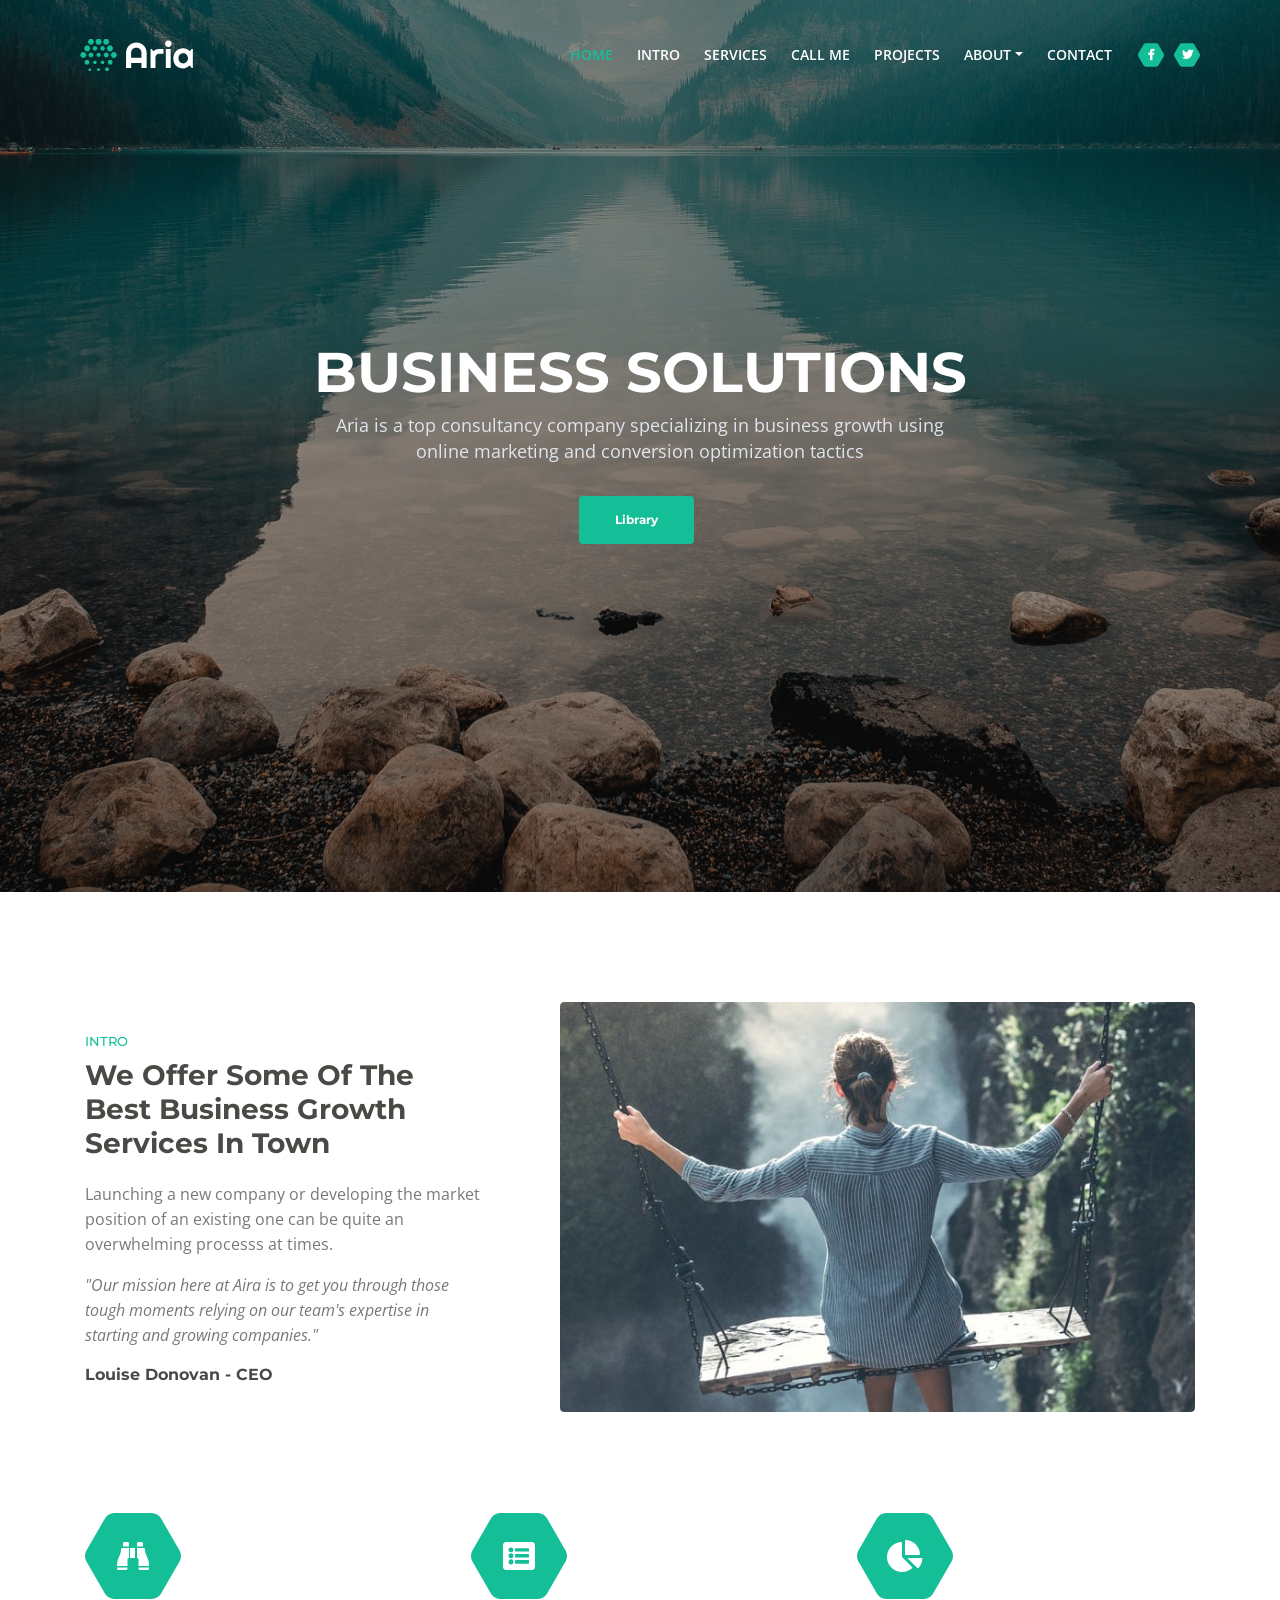
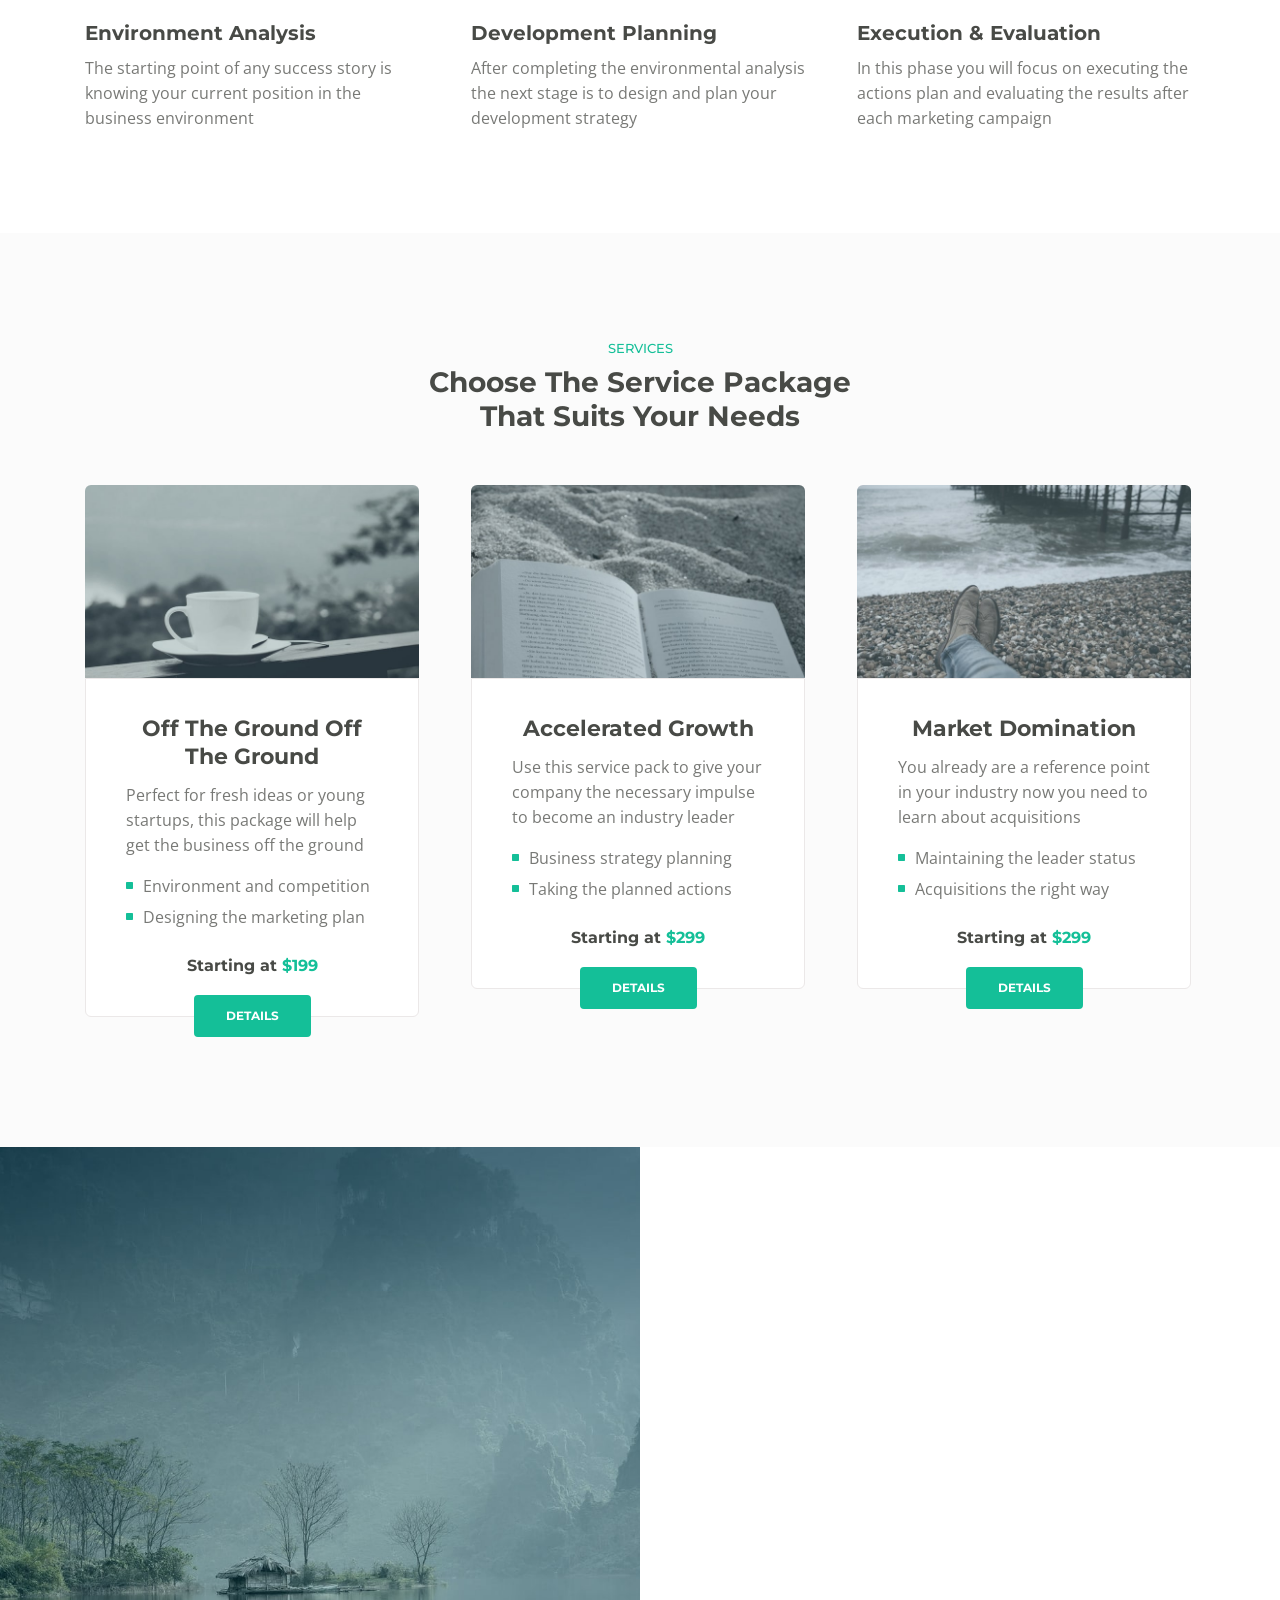
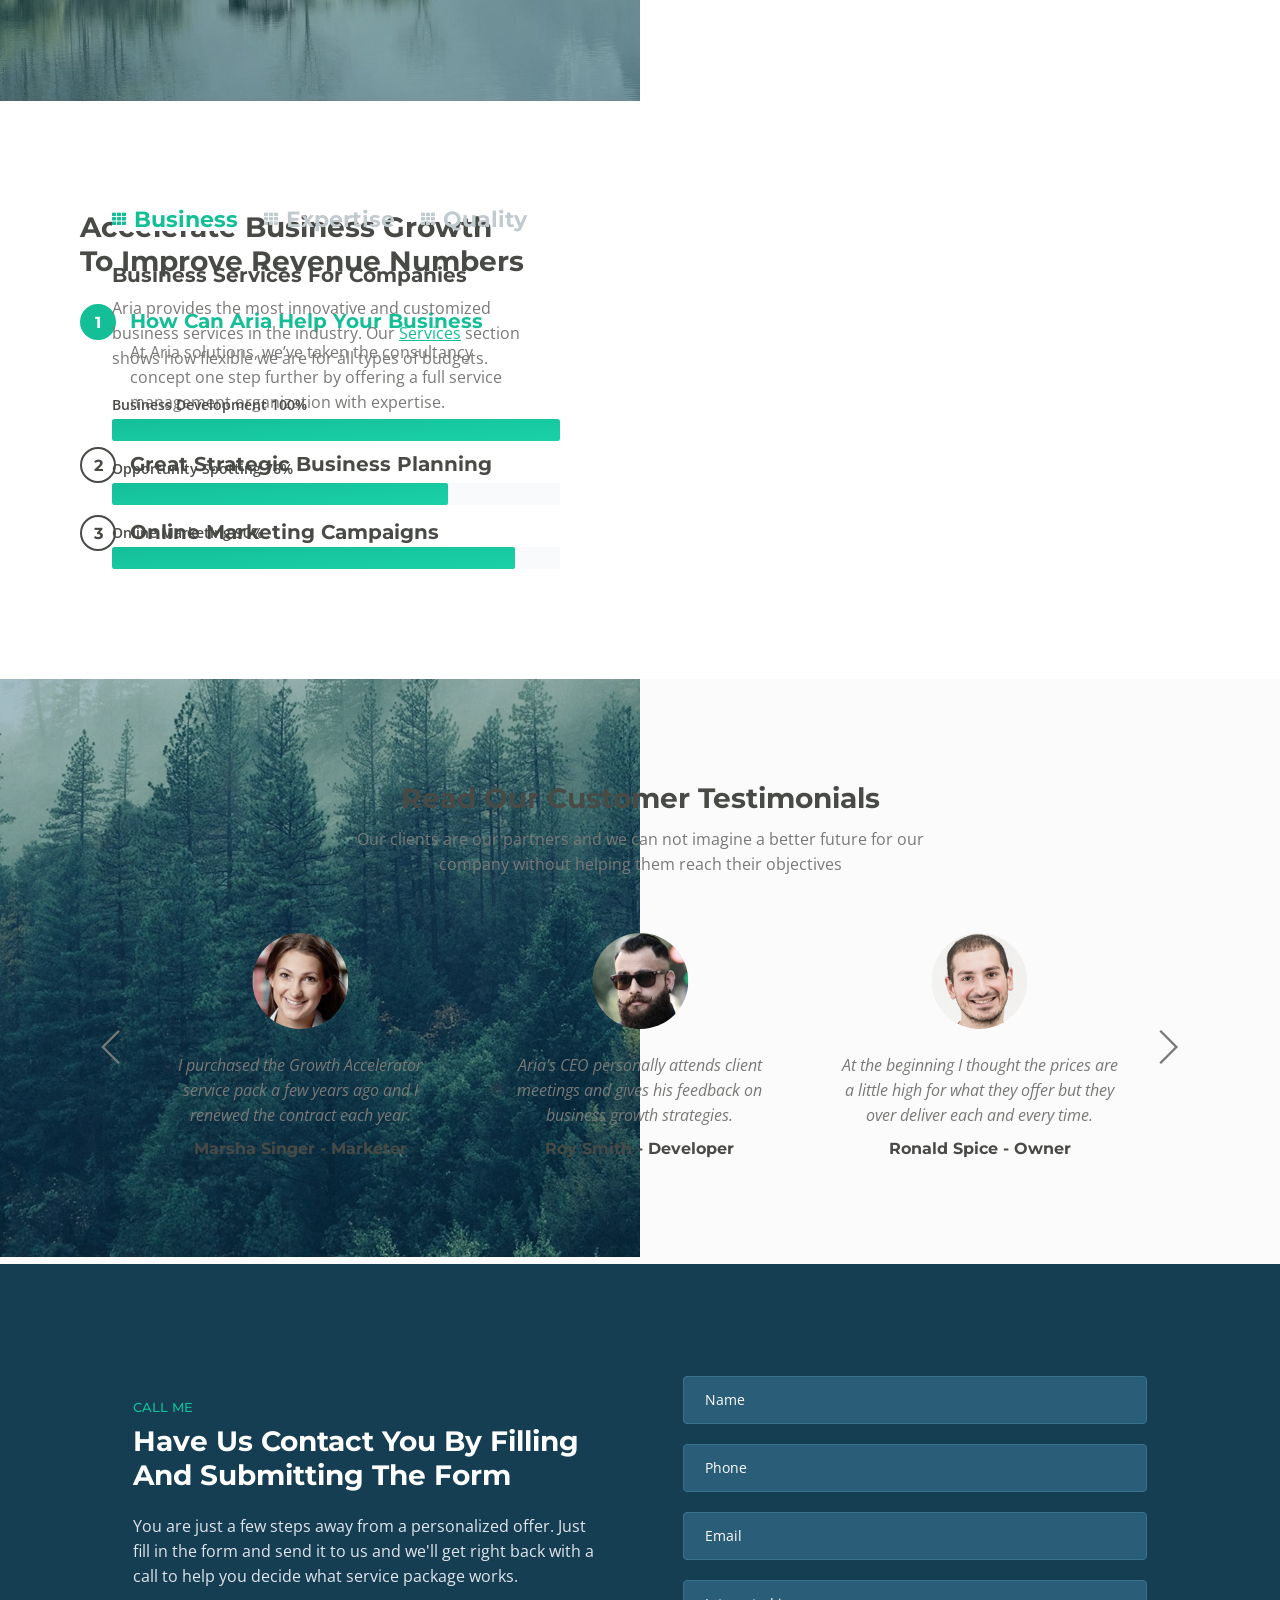
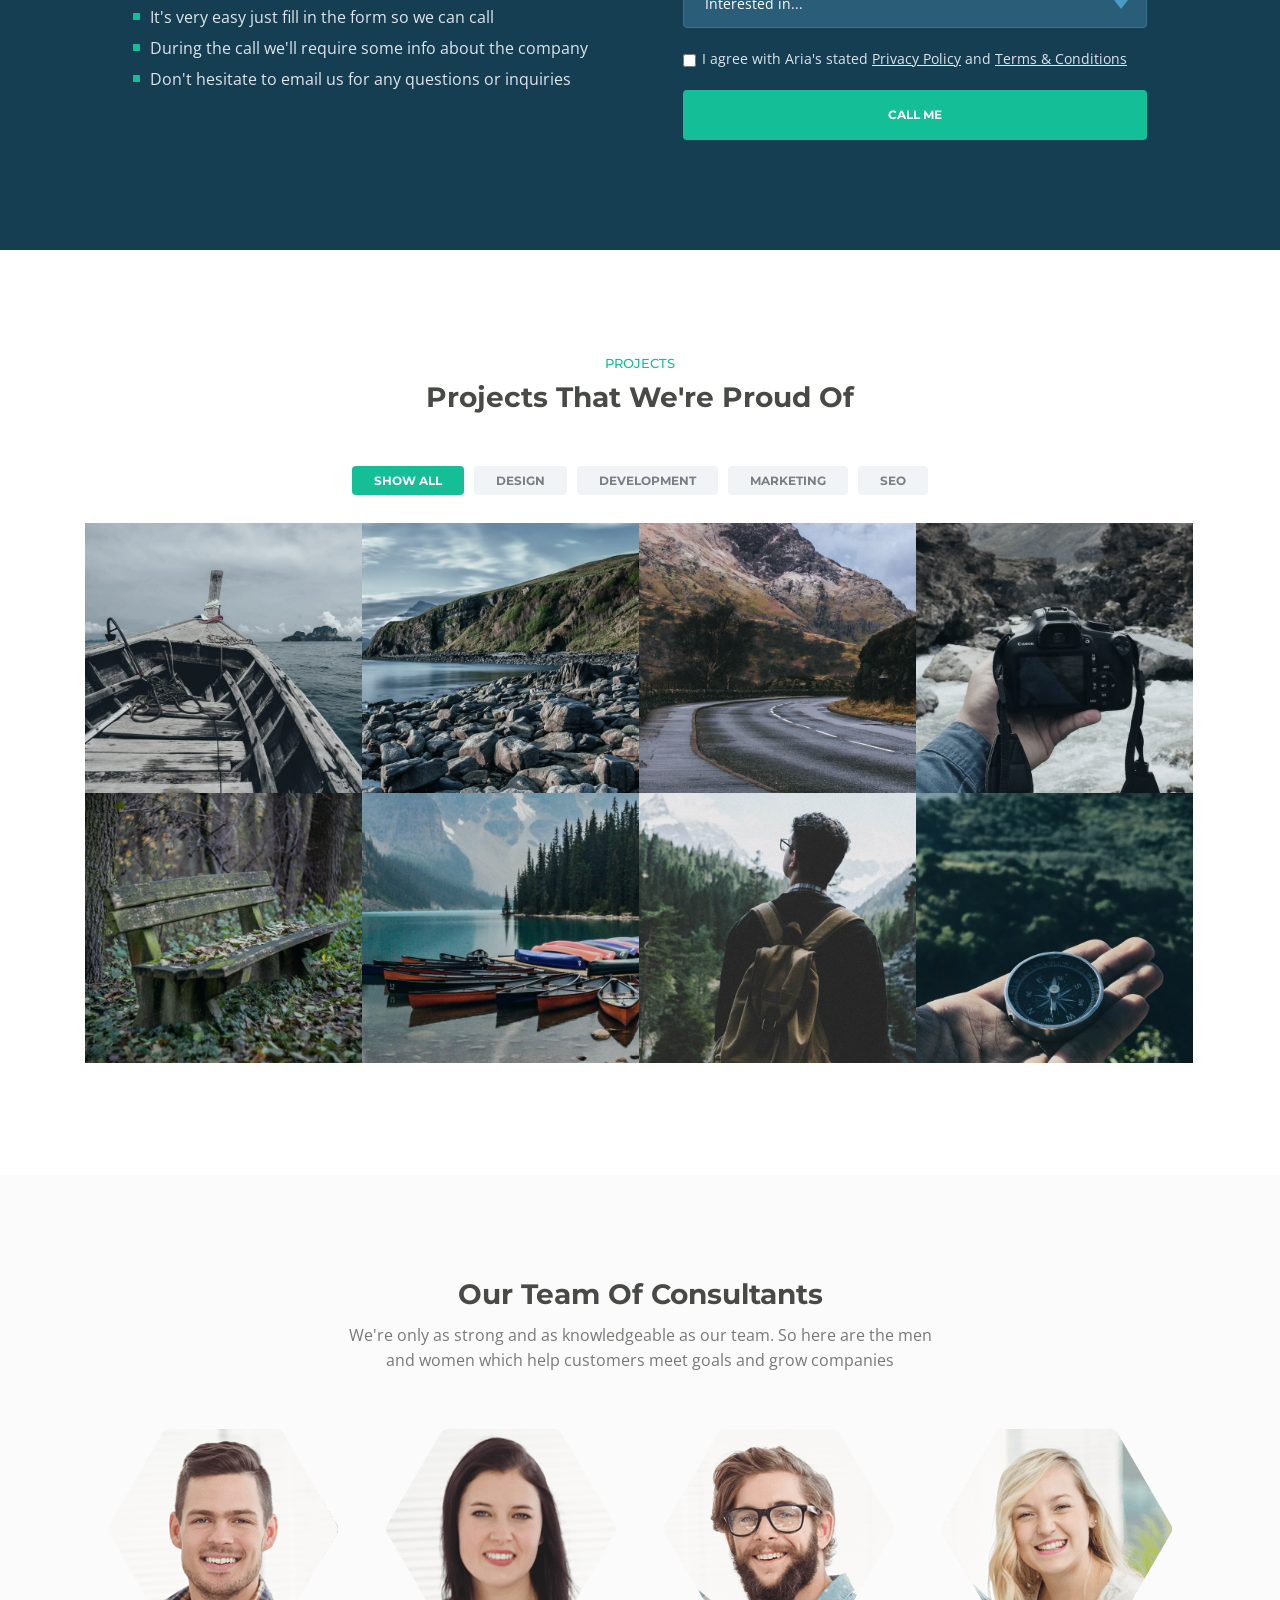
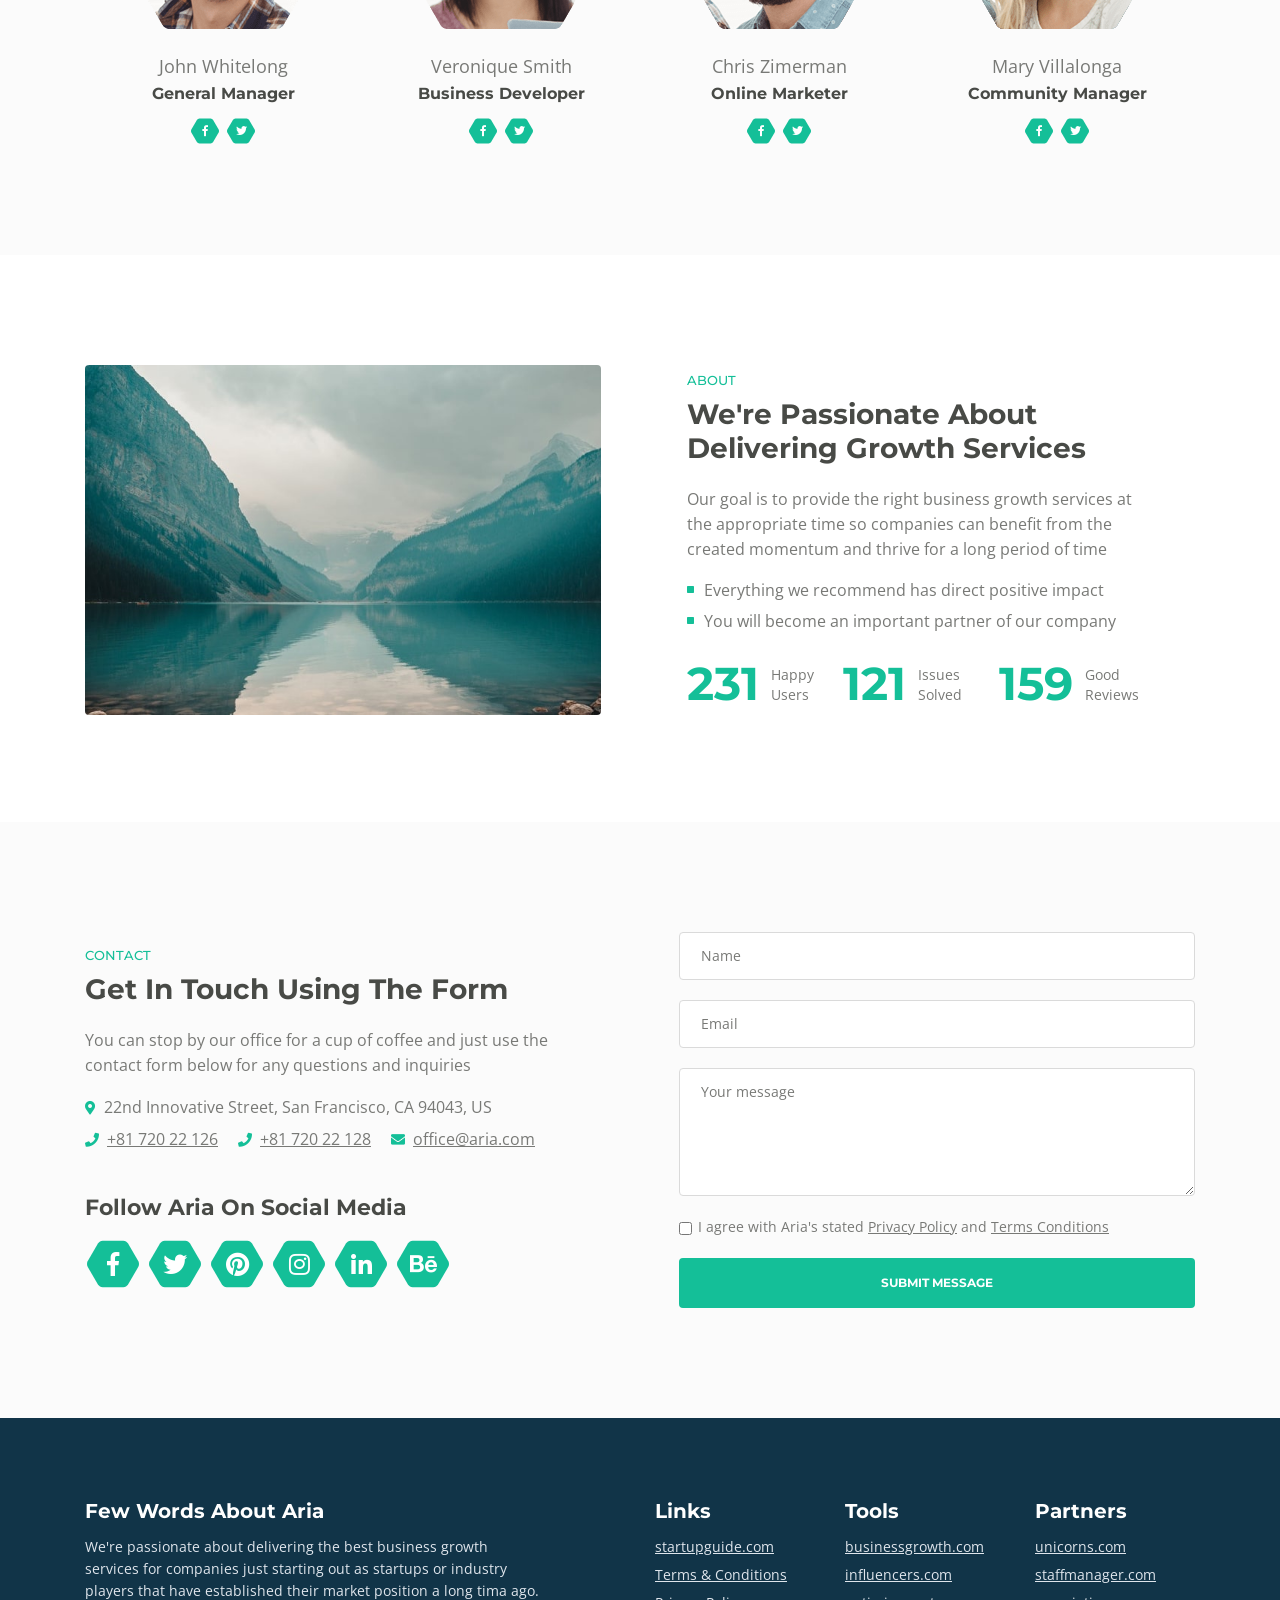
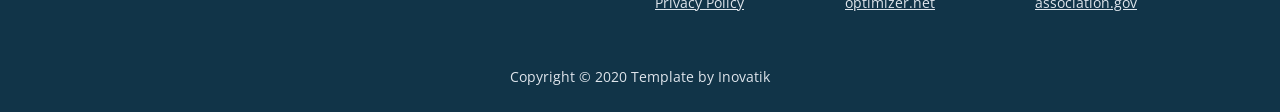
==== commit ed50f651: "bookとuserのCRUD大方完成" ====
--- a/templates/index.html
+++ b/templates/index.html
@@ -32,7 +32,6 @@
     </style>
 
     <!-- Favicon  -->
-    <link rel="icon" href="../assets/images/favicon.png">
     <link rel="icon" href="../assets/images/favicon.png">
 </head>
 <body data-spy="scroll" data-target=".fixed-top">
@@ -128,7 +127,7 @@
                         <h1>BUSINESS <span id="js-rotating">TEMPLATE, SERVICES, SOLUTIONS</span></h1>
                         <p class="p-heading p-large">Aria is a top consultancy company specializing in business growth
                             using online marketing and conversion optimization tactics</p>
-                        <a class="btn-solid-lg page-scroll" href="#intro">DISCOVER</a>
+                        <a class="btn-solid-lg page-scroll" href="/books">Library</a>
                     </div>
                 </div> <!-- end of col -->
             </div> <!-- end of row -->
